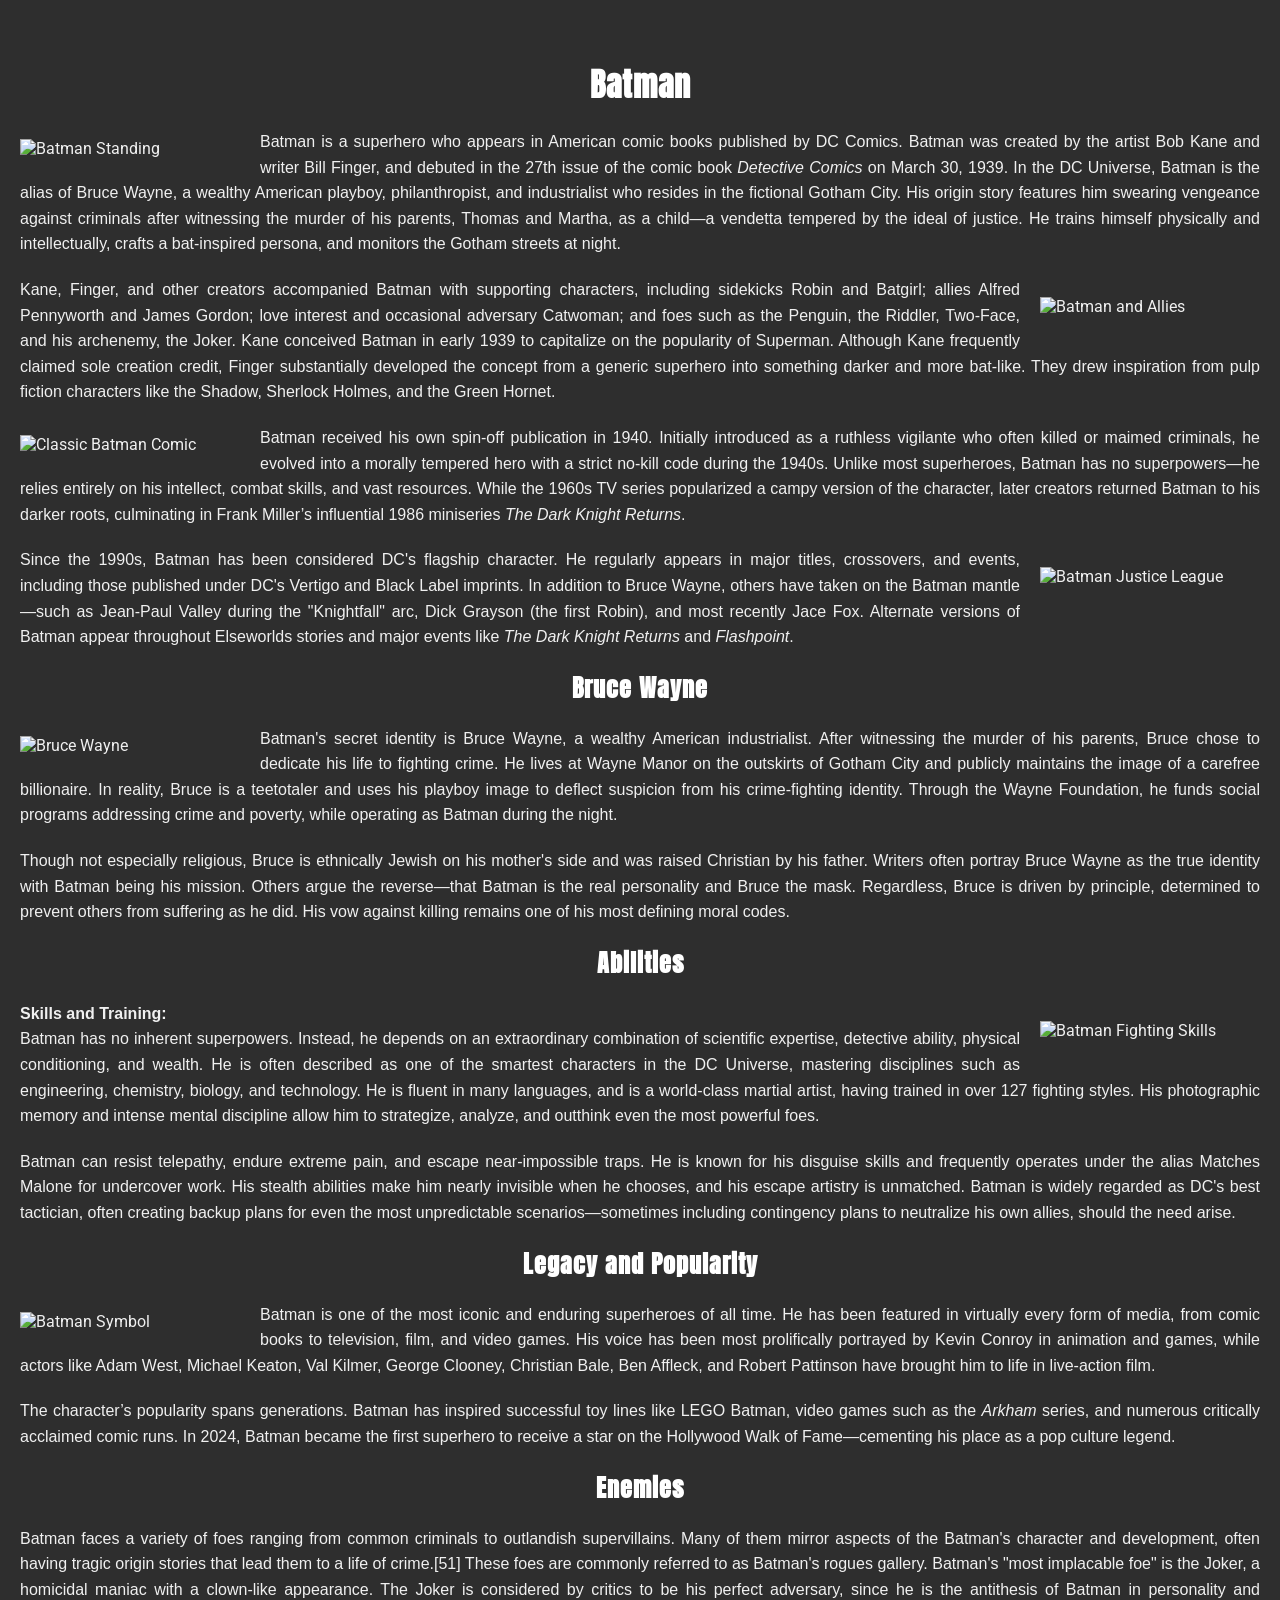
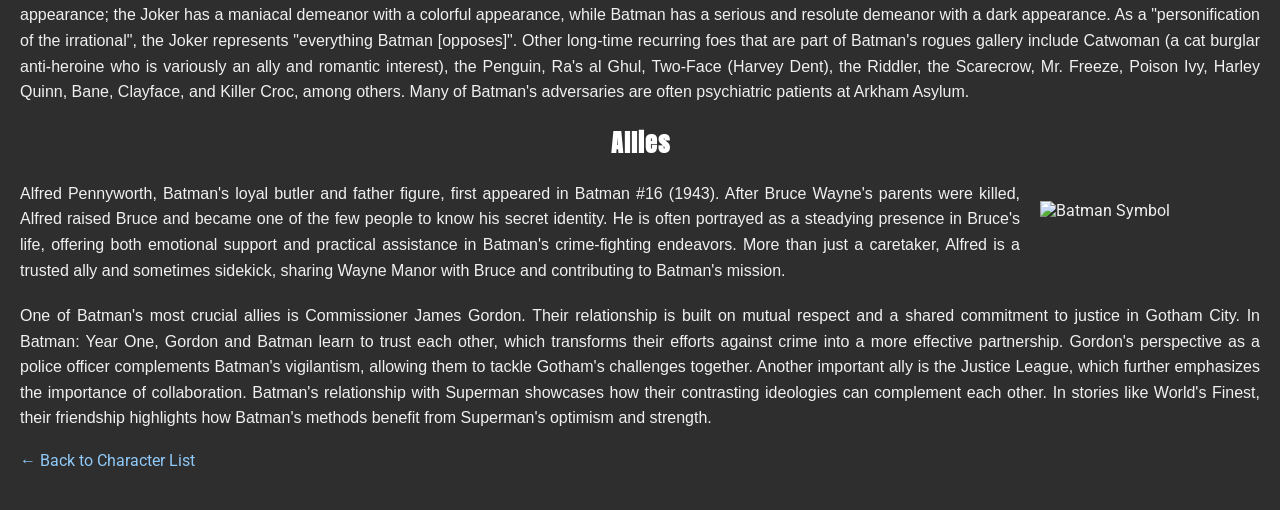
==== characters/batman.html @ 120563dd "v3" ====
<!DOCTYPE html>
<html lang="en">
<head>
  <meta charset="UTF-8" />
  <title>Batman</title>
  <link rel="stylesheet" href="../styles.css">
</head>
<body class="batman-page">
  <h1>Batman</h1>

  <img src="https://imgur.com/KpUUBcT.jpeg" alt="Batman Standing" class="image-left" loading="lazy" />
  <p>Batman is a superhero who appears in American comic books published by DC Comics. Batman was created by the artist Bob Kane and writer Bill Finger, and debuted in the 27th issue of the comic book <em>Detective Comics</em> on March 30, 1939. In the DC Universe, Batman is the alias of Bruce Wayne, a wealthy American playboy, philanthropist, and industrialist who resides in the fictional Gotham City. His origin story features him swearing vengeance against criminals after witnessing the murder of his parents, Thomas and Martha, as a child—a vendetta tempered by the ideal of justice. He trains himself physically and intellectually, crafts a bat-inspired persona, and monitors the Gotham streets at night.</p>

  <img src="https://imgur.com/pdkRF4g.jpeg" alt="Batman and Allies" class="image-right" loading="lazy" />
  <p>Kane, Finger, and other creators accompanied Batman with supporting characters, including sidekicks Robin and Batgirl; allies Alfred Pennyworth and James Gordon; love interest and occasional adversary Catwoman; and foes such as the Penguin, the Riddler, Two-Face, and his archenemy, the Joker. Kane conceived Batman in early 1939 to capitalize on the popularity of Superman. Although Kane frequently claimed sole creation credit, Finger substantially developed the concept from a generic superhero into something darker and more bat-like. They drew inspiration from pulp fiction characters like the Shadow, Sherlock Holmes, and the Green Hornet.</p>

  <img src="https://imgur.com/PgZnaGf.jpeg" alt="Classic Batman Comic" class="image-left" loading="lazy" />
  <p>Batman received his own spin-off publication in 1940. Initially introduced as a ruthless vigilante who often killed or maimed criminals, he evolved into a morally tempered hero with a strict no-kill code during the 1940s. Unlike most superheroes, Batman has no superpowers—he relies entirely on his intellect, combat skills, and vast resources. While the 1960s TV series popularized a campy version of the character, later creators returned Batman to his darker roots, culminating in Frank Miller’s influential 1986 miniseries <em>The Dark Knight Returns</em>.</p>

  <img src="https://imgur.com/GZQouut.jpeg" alt="Batman Justice League" class="image-right" loading="lazy" />
  <p>Since the 1990s, Batman has been considered DC's flagship character. He regularly appears in major titles, crossovers, and events, including those published under DC's Vertigo and Black Label imprints. In addition to Bruce Wayne, others have taken on the Batman mantle—such as Jean-Paul Valley during the "Knightfall" arc, Dick Grayson (the first Robin), and most recently Jace Fox. Alternate versions of Batman appear throughout Elseworlds stories and major events like <em>The Dark Knight Returns</em> and <em>Flashpoint</em>.</p>

  <h2>Bruce Wayne</h2>
  <img src="https://imgur.com/RtaqaLN.jpeg" alt="Bruce Wayne" class="image-left" loading="lazy" />
  <p>Batman's secret identity is Bruce Wayne, a wealthy American industrialist. After witnessing the murder of his parents, Bruce chose to dedicate his life to fighting crime. He lives at Wayne Manor on the outskirts of Gotham City and publicly maintains the image of a carefree billionaire. In reality, Bruce is a teetotaler and uses his playboy image to deflect suspicion from his crime-fighting identity. Through the Wayne Foundation, he funds social programs addressing crime and poverty, while operating as Batman during the night.</p>

  <p>Though not especially religious, Bruce is ethnically Jewish on his mother's side and was raised Christian by his father. Writers often portray Bruce Wayne as the true identity with Batman being his mission. Others argue the reverse—that Batman is the real personality and Bruce the mask. Regardless, Bruce is driven by principle, determined to prevent others from suffering as he did. His vow against killing remains one of his most defining moral codes.</p>

  <h2>Abilities</h2>
  <img src="https://imgur.com/66q1PK5.jpeg" alt="Batman Fighting Skills" class="image-right" loading="lazy" />
  <p><strong>Skills and Training:</strong><br>Batman has no inherent superpowers. Instead, he depends on an extraordinary combination of scientific expertise, detective ability, physical conditioning, and wealth. He is often described as one of the smartest characters in the DC Universe, mastering disciplines such as engineering, chemistry, biology, and technology. He is fluent in many languages, and is a world-class martial artist, having trained in over 127 fighting styles. His photographic memory and intense mental discipline allow him to strategize, analyze, and outthink even the most powerful foes.</p>

  <p>Batman can resist telepathy, endure extreme pain, and escape near-impossible traps. He is known for his disguise skills and frequently operates under the alias Matches Malone for undercover work. His stealth abilities make him nearly invisible when he chooses, and his escape artistry is unmatched. Batman is widely regarded as DC's best tactician, often creating backup plans for even the most unpredictable scenarios—sometimes including contingency plans to neutralize his own allies, should the need arise.</p>

  <h2>Legacy and Popularity</h2>
  <img src="https://imgur.com/cBA3JAG.jpeg" alt="Batman Symbol" class="image-left" loading="lazy" />
  <p>Batman is one of the most iconic and enduring superheroes of all time. He has been featured in virtually every form of media, from comic books to television, film, and video games. His voice has been most prolifically portrayed by Kevin Conroy in animation and games, while actors like Adam West, Michael Keaton, Val Kilmer, George Clooney, Christian Bale, Ben Affleck, and Robert Pattinson have brought him to life in live-action film.</p>

  <p>The character’s popularity spans generations. Batman has inspired successful toy lines like LEGO Batman, video games such as the <em>Arkham</em> series, and numerous critically acclaimed comic runs. In 2024, Batman became the first superhero to receive a star on the Hollywood Walk of Fame—cementing his place as a pop culture legend.</p>
  
  <h2> Enemies</h2>
  <p>  Batman faces a variety of foes ranging from common criminals to outlandish supervillains. Many of them mirror aspects of the Batman's character and development, often having tragic origin stories that lead them to a life of crime.[51] These foes are commonly referred to as Batman's rogues gallery. Batman's "most implacable foe" is the Joker, a homicidal maniac with a clown-like appearance. The Joker is considered by critics to be his perfect adversary, since he is the antithesis of Batman in personality and appearance; the Joker has a maniacal demeanor with a colorful appearance, while Batman has a serious and resolute demeanor with a dark appearance. As a "personification of the irrational", the Joker represents "everything Batman [opposes]". Other long-time recurring foes that are part of Batman's rogues gallery include Catwoman (a cat burglar anti-heroine who is variously an ally and romantic interest), the Penguin, Ra's al Ghul, Two-Face (Harvey Dent), the Riddler, the Scarecrow, Mr. Freeze, Poison Ivy, Harley Quinn, Bane, Clayface, and Killer Croc, among others. Many of Batman's adversaries are often psychiatric patients at Arkham Asylum.</p>

  <h2> Allies </h2>
  <img src="https://imgur.com/xdsfQ9M.jpeg" alt="Batman Symbol" class="image-right" loading="lazy" />
  <p>Alfred Pennyworth, Batman's loyal butler and father figure, first appeared in Batman #16 (1943). After Bruce Wayne's parents were killed, Alfred raised Bruce and became one of the few people to know his secret identity. He is often portrayed as a steadying presence in Bruce's life, offering both emotional support and practical assistance in Batman's crime-fighting endeavors. More than just a caretaker, Alfred is a trusted ally and sometimes sidekick, sharing Wayne Manor with Bruce and contributing to Batman's mission.</p>
  <p>One of Batman's most crucial allies is Commissioner James Gordon. Their relationship is built on mutual respect and a shared commitment to justice in Gotham City. In Batman: Year One, Gordon and Batman learn to trust each other, which transforms their efforts against crime into a more effective partnership. Gordon's perspective as a police officer complements Batman's vigilantism, allowing them to tackle Gotham's challenges together. Another important ally is the Justice League, which further emphasizes the importance of collaboration. Batman's relationship with Superman showcases how their contrasting ideologies can complement each other. In stories like World's Finest, their friendship highlights how Batman's methods benefit from Superman's optimism and strength.</p>
  

  
  <a href="../index.html">← Back to Character List</a>
</body>
</html>
---- styles.css ----
/* styles.css */

@import url('https://fonts.googleapis.com/css2?family=Anton&family=Roboto&family=Bangers&display=swap');

body {
  margin: 0;
  padding: 40px 20px;
  font-family: 'Roboto', sans-serif;
  background-color: #2e2e2e;
  color: #f0f0f0;
  text-align: justify;
}

h1, h2 {
  text-align: center;
  font-family: 'Anton', sans-serif;
  font-weight: bold;
  color: white;
  letter-spacing: 1px;
  margin: 20px 0;
}

p {
  font-family: Arial, sans-serif;
  line-height: 1.6;
  margin-bottom: 20px;
  font-size: 16px;
  color: #f0f0f0;
}

a {
  color: #90caf9;
  text-decoration: none;
}

a:hover {
  text-decoration: underline;
}

/* Character List Page Styles */
.character-list {
  display: flex;
  flex-direction: column;
  gap: 30px;
  align-items: center;
  justify-content: center;
  margin-top: 40px;
}

.character-link {
  font-size: 2em;
  font-weight: bold;
  padding: 10px 25px;
  border-radius: 10px;
  transition: all 0.3s ease;
  width: fit-content;
}

/* Batman Colors */
.batman {
  color: black;
  background-color: #fdd835;
}

.batman:hover {
  background-color: #ffc107;
}

/* Sasuke Colors */
.sasuke {
  color: #6a1b9a;
  background-color: #bdbdbd;
}

.sasuke:hover {
  background-color: #ce93d8;
}

/* Image Float Utility Classes */
.image-left {
  float: left;
  margin: 10px 20px 20px 0;
  width: 220px !important;
  height: auto !important;
  clear: both;
}

.image-right {
  float: right;
  margin: 20px 0 20px 20px;
  width: 220px !important;
  height: auto !important;
  clear: both;
}

.image-bottom-left {
  float: left;
  margin: 20px 20px 0 0;
  width: 220px !important;
  clear: both;
  height: auto !important;
}

/* === Sasuke Page Overrides === */
body.sasuke-page {
    background-color: #f3e5f5 !important;
    font-family: 'Bangers', cursive !important;
    color: #222 !important;
  }
  
  body.sasuke-page p {
    font-family: Arial, sans-serif !important;
    color: #222 !important;
  }
  
  body.sasuke-page h1,
  body.sasuke-page h2 {
    color: #222 !important;
  }
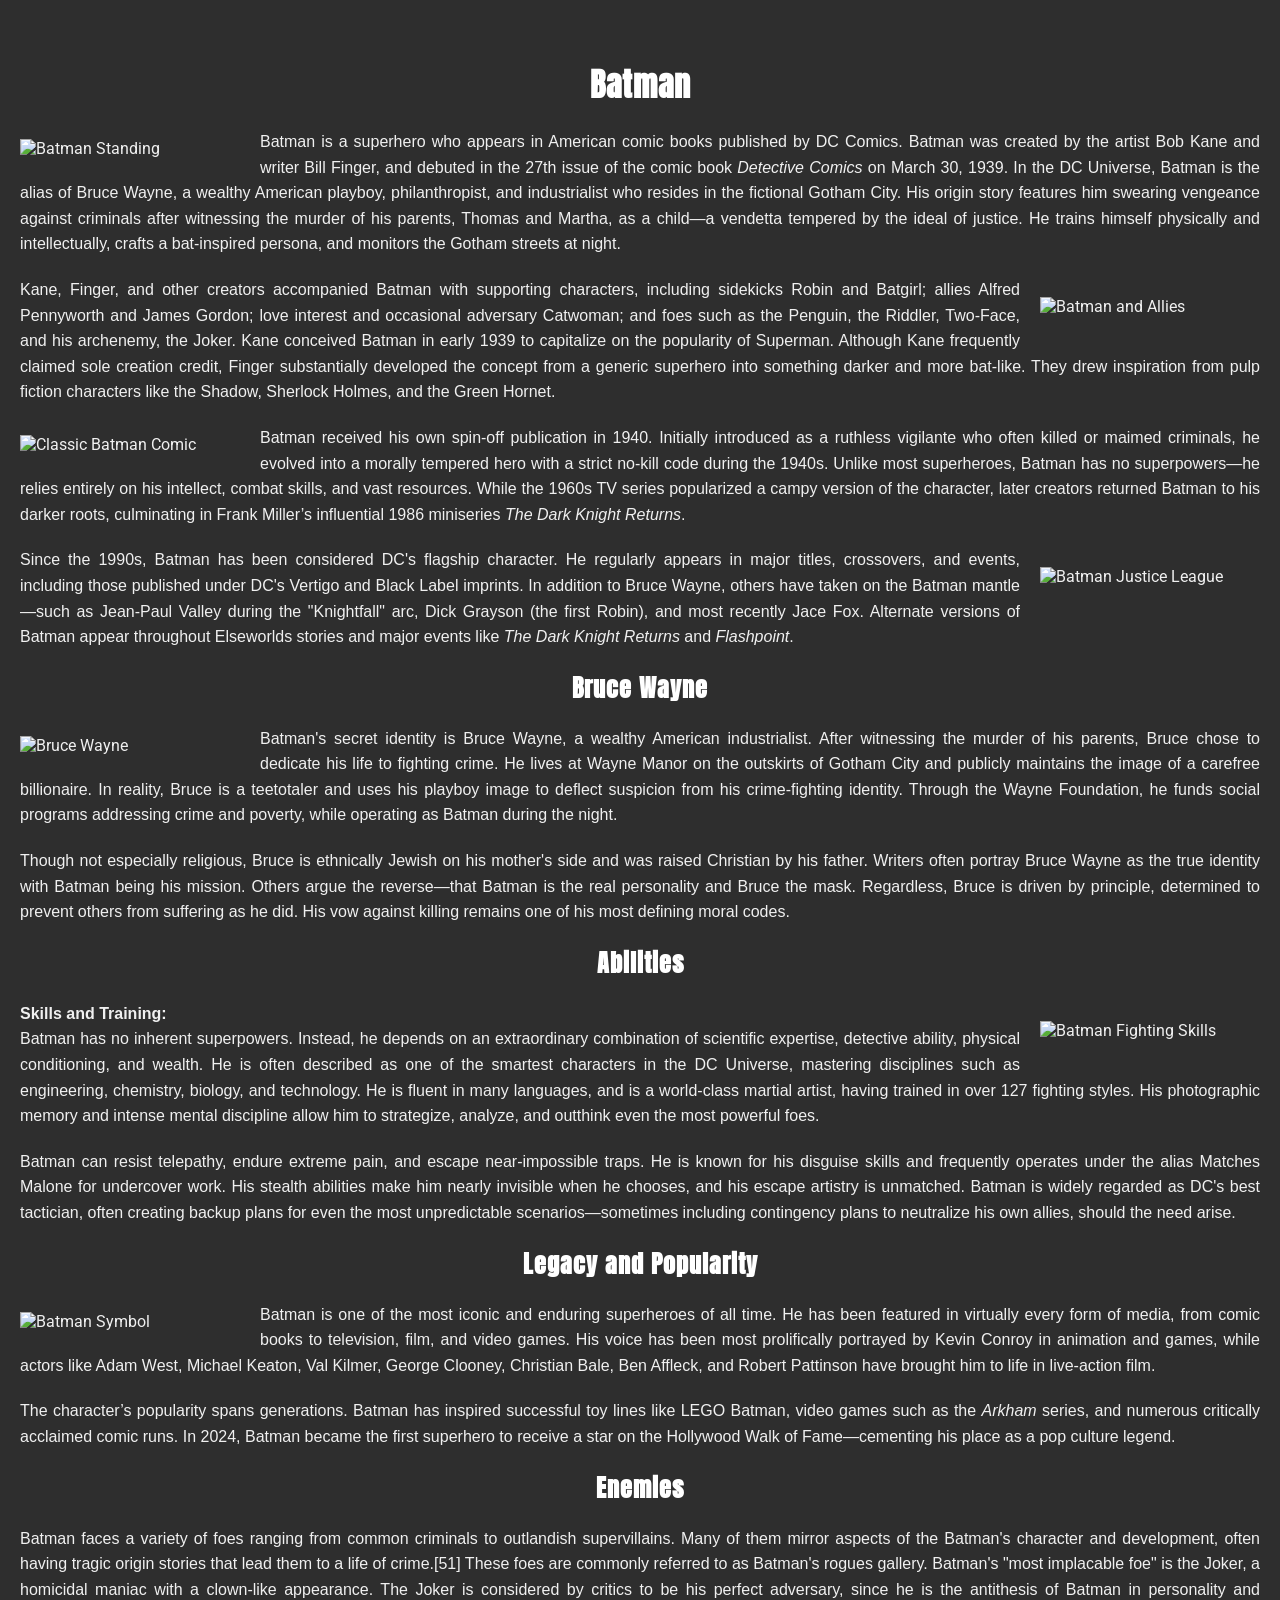
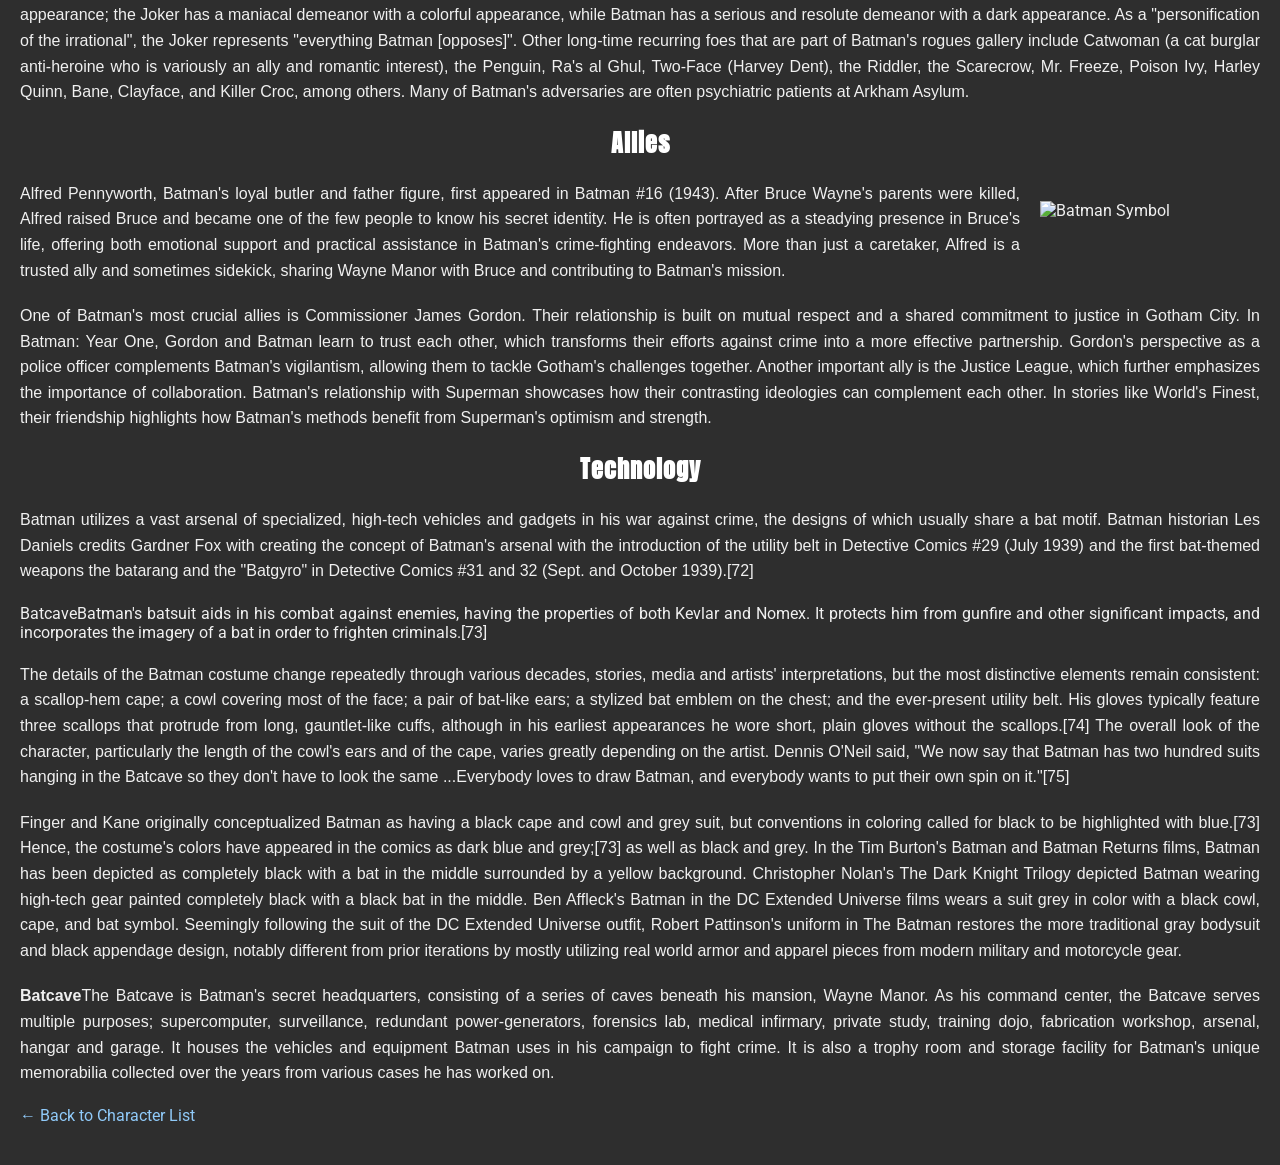
==== commit 075dd6bf: "v4" ====
--- a/characters/batman.html
+++ b/characters/batman.html
@@ -46,8 +46,15 @@
   <p>Alfred Pennyworth, Batman's loyal butler and father figure, first appeared in Batman #16 (1943). After Bruce Wayne's parents were killed, Alfred raised Bruce and became one of the few people to know his secret identity. He is often portrayed as a steadying presence in Bruce's life, offering both emotional support and practical assistance in Batman's crime-fighting endeavors. More than just a caretaker, Alfred is a trusted ally and sometimes sidekick, sharing Wayne Manor with Bruce and contributing to Batman's mission.</p>
   <p>One of Batman's most crucial allies is Commissioner James Gordon. Their relationship is built on mutual respect and a shared commitment to justice in Gotham City. In Batman: Year One, Gordon and Batman learn to trust each other, which transforms their efforts against crime into a more effective partnership. Gordon's perspective as a police officer complements Batman's vigilantism, allowing them to tackle Gotham's challenges together. Another important ally is the Justice League, which further emphasizes the importance of collaboration. Batman's relationship with Superman showcases how their contrasting ideologies can complement each other. In stories like World's Finest, their friendship highlights how Batman's methods benefit from Superman's optimism and strength.</p>
   
+  <h2>Technology</h2>
+  <p>Batman utilizes a vast arsenal of specialized, high-tech vehicles and gadgets in his war against crime, the designs of which usually share a bat motif. Batman historian Les Daniels credits Gardner Fox with creating the concept of Batman's arsenal with the introduction of the utility belt in Detective Comics #29 (July 1939) and the first bat-themed weapons the batarang and the "Batgyro" in Detective Comics #31 and 32 (Sept. and October 1939).[72]</p>
+  BatcaveBatman's batsuit aids in his combat against enemies, having the properties of both Kevlar and Nomex. It protects him from gunfire and other significant impacts, and incorporates the imagery of a bat in order to frighten criminals.[73]</p>
+  
+  <p>The details of the Batman costume change repeatedly through various decades, stories, media and artists' interpretations, but the most distinctive elements remain consistent: a scallop-hem cape; a cowl covering most of the face; a pair of bat-like ears; a stylized bat emblem on the chest; and the ever-present utility belt. His gloves typically feature three scallops that protrude from long, gauntlet-like cuffs, although in his earliest appearances he wore short, plain gloves without the scallops.[74] The overall look of the character, particularly the length of the cowl's ears and of the cape, varies greatly depending on the artist. Dennis O'Neil said, "We now say that Batman has two hundred suits hanging in the Batcave so they don't have to look the same ...Everybody loves to draw Batman, and everybody wants to put their own spin on it."[75]</p>
 
-  
+  <p>Finger and Kane originally conceptualized Batman as having a black cape and cowl and grey suit, but conventions in coloring called for black to be highlighted with blue.[73] Hence, the costume's colors have appeared in the comics as dark blue and grey;[73] as well as black and grey. In the Tim Burton's Batman and Batman Returns films, Batman has been depicted as completely black with a bat in the middle surrounded by a yellow background. Christopher Nolan's The Dark Knight Trilogy depicted Batman wearing high-tech gear painted completely black with a black bat in the middle. Ben Affleck's Batman in the DC Extended Universe films wears a suit grey in color with a black cowl, cape, and bat symbol. Seemingly following the suit of the DC Extended Universe outfit, Robert Pattinson's uniform in The Batman restores the more traditional gray bodysuit and black appendage design, notably different from prior iterations by mostly utilizing real world armor and apparel pieces from modern military and motorcycle gear.</p>
+  <p><strong>Batcave</strong>The Batcave is Batman's secret headquarters, consisting of a series of caves beneath his mansion, Wayne Manor. As his command center, the Batcave serves multiple purposes; supercomputer, surveillance, redundant power-generators, forensics lab, medical infirmary, private study, training dojo, fabrication workshop, arsenal, hangar and garage. It houses the vehicles and equipment Batman uses in his campaign to fight crime. It is also a trophy room and storage facility for Batman's unique memorabilia collected over the years from various cases he has worked on.</p>
+
   <a href="../index.html">← Back to Character List</a>
 </body>
 </html>
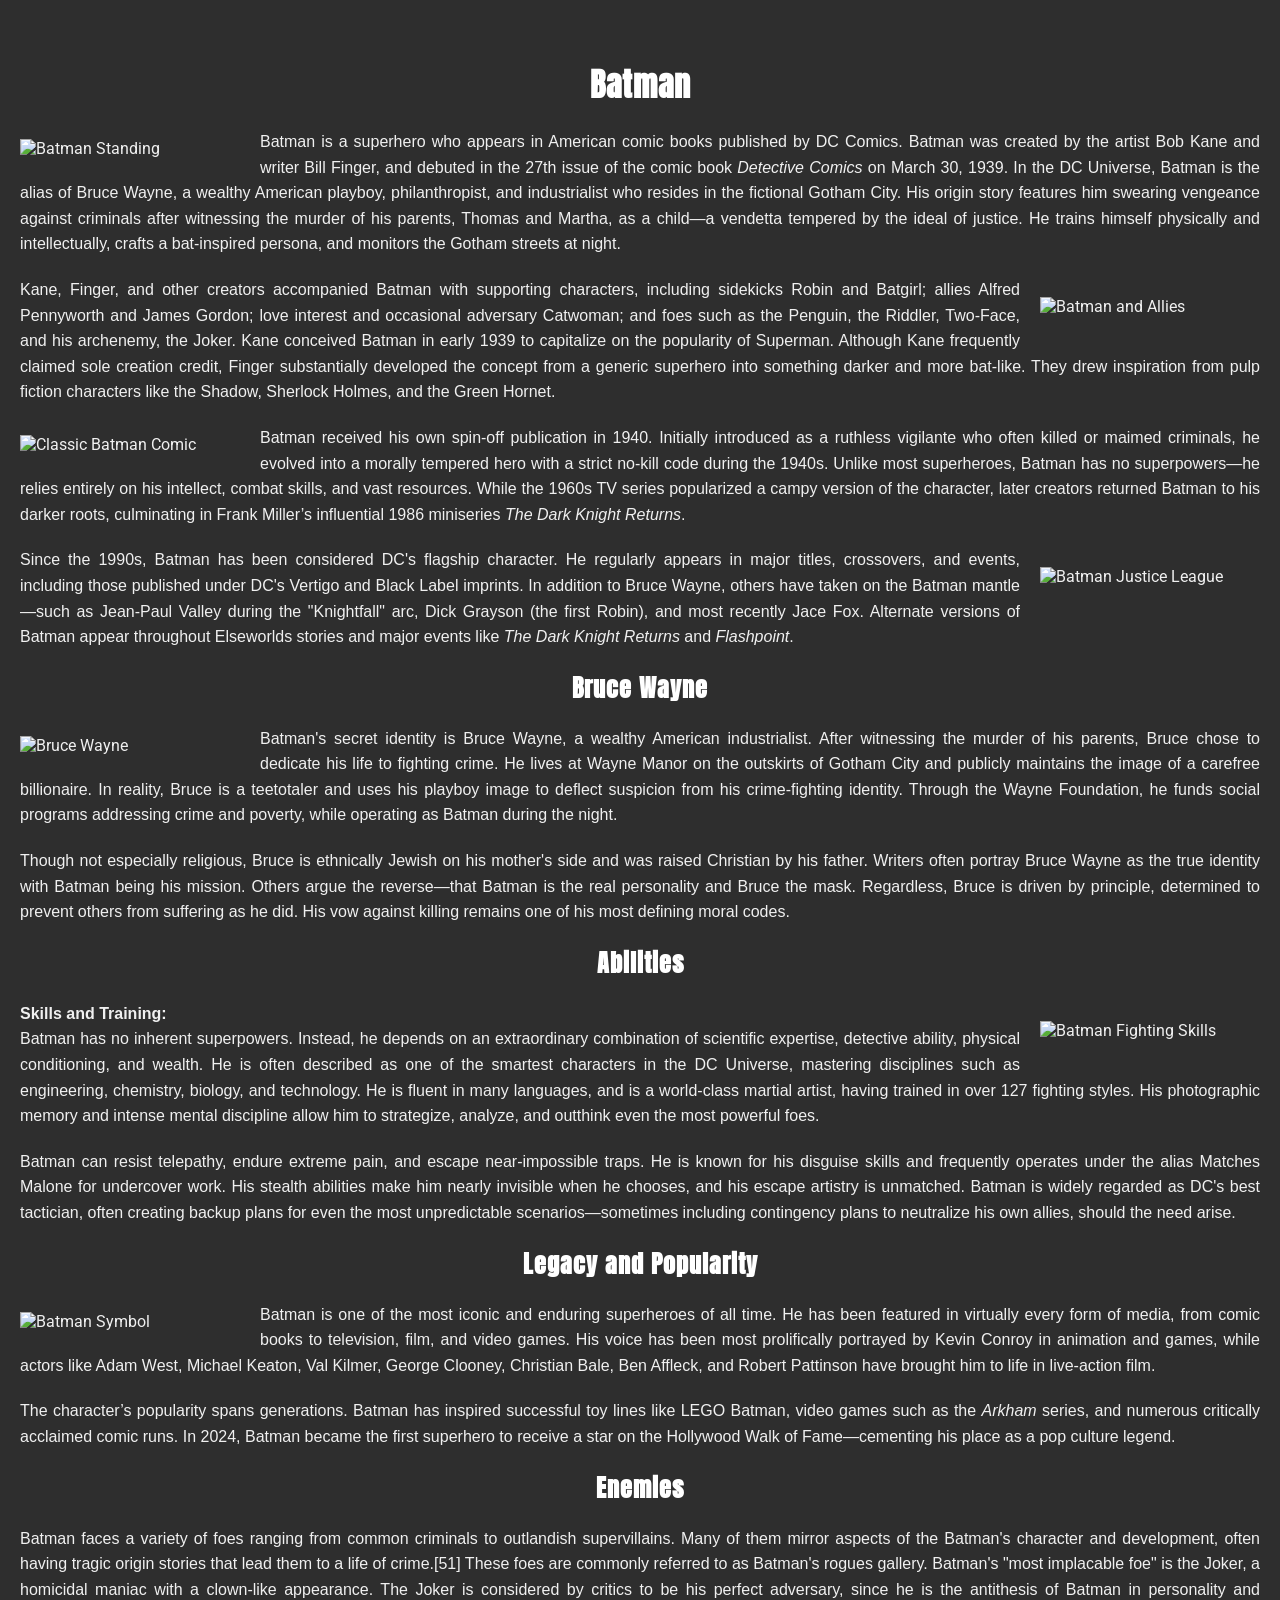
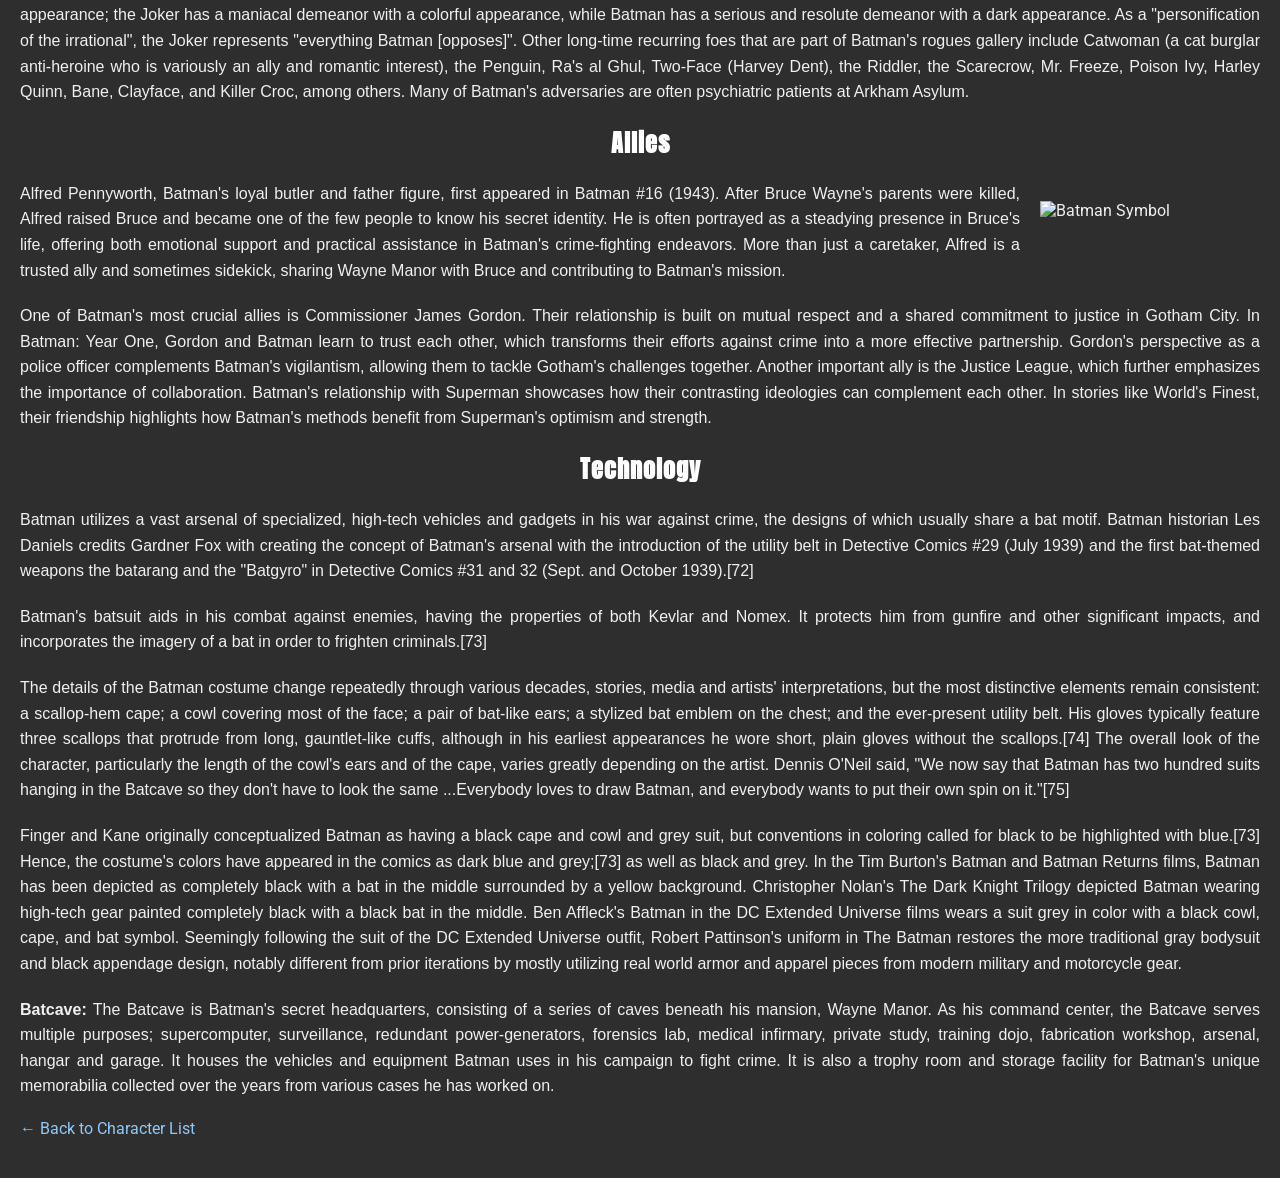
==== commit b8c5f11a: "v5" ====
--- a/characters/batman.html
+++ b/characters/batman.html
@@ -48,12 +48,12 @@
   
   <h2>Technology</h2>
   <p>Batman utilizes a vast arsenal of specialized, high-tech vehicles and gadgets in his war against crime, the designs of which usually share a bat motif. Batman historian Les Daniels credits Gardner Fox with creating the concept of Batman's arsenal with the introduction of the utility belt in Detective Comics #29 (July 1939) and the first bat-themed weapons the batarang and the "Batgyro" in Detective Comics #31 and 32 (Sept. and October 1939).[72]</p>
-  BatcaveBatman's batsuit aids in his combat against enemies, having the properties of both Kevlar and Nomex. It protects him from gunfire and other significant impacts, and incorporates the imagery of a bat in order to frighten criminals.[73]</p>
+  <p>Batman's batsuit aids in his combat against enemies, having the properties of both Kevlar and Nomex. It protects him from gunfire and other significant impacts, and incorporates the imagery of a bat in order to frighten criminals.[73]</p>
   
   <p>The details of the Batman costume change repeatedly through various decades, stories, media and artists' interpretations, but the most distinctive elements remain consistent: a scallop-hem cape; a cowl covering most of the face; a pair of bat-like ears; a stylized bat emblem on the chest; and the ever-present utility belt. His gloves typically feature three scallops that protrude from long, gauntlet-like cuffs, although in his earliest appearances he wore short, plain gloves without the scallops.[74] The overall look of the character, particularly the length of the cowl's ears and of the cape, varies greatly depending on the artist. Dennis O'Neil said, "We now say that Batman has two hundred suits hanging in the Batcave so they don't have to look the same ...Everybody loves to draw Batman, and everybody wants to put their own spin on it."[75]</p>
 
   <p>Finger and Kane originally conceptualized Batman as having a black cape and cowl and grey suit, but conventions in coloring called for black to be highlighted with blue.[73] Hence, the costume's colors have appeared in the comics as dark blue and grey;[73] as well as black and grey. In the Tim Burton's Batman and Batman Returns films, Batman has been depicted as completely black with a bat in the middle surrounded by a yellow background. Christopher Nolan's The Dark Knight Trilogy depicted Batman wearing high-tech gear painted completely black with a black bat in the middle. Ben Affleck's Batman in the DC Extended Universe films wears a suit grey in color with a black cowl, cape, and bat symbol. Seemingly following the suit of the DC Extended Universe outfit, Robert Pattinson's uniform in The Batman restores the more traditional gray bodysuit and black appendage design, notably different from prior iterations by mostly utilizing real world armor and apparel pieces from modern military and motorcycle gear.</p>
-  <p><strong>Batcave</strong>The Batcave is Batman's secret headquarters, consisting of a series of caves beneath his mansion, Wayne Manor. As his command center, the Batcave serves multiple purposes; supercomputer, surveillance, redundant power-generators, forensics lab, medical infirmary, private study, training dojo, fabrication workshop, arsenal, hangar and garage. It houses the vehicles and equipment Batman uses in his campaign to fight crime. It is also a trophy room and storage facility for Batman's unique memorabilia collected over the years from various cases he has worked on.</p>
+  <p><strong>Batcave:</strong> The Batcave is Batman's secret headquarters, consisting of a series of caves beneath his mansion, Wayne Manor. As his command center, the Batcave serves multiple purposes; supercomputer, surveillance, redundant power-generators, forensics lab, medical infirmary, private study, training dojo, fabrication workshop, arsenal, hangar and garage. It houses the vehicles and equipment Batman uses in his campaign to fight crime. It is also a trophy room and storage facility for Batman's unique memorabilia collected over the years from various cases he has worked on.</p>
 
   <a href="../index.html">← Back to Character List</a>
 </body>
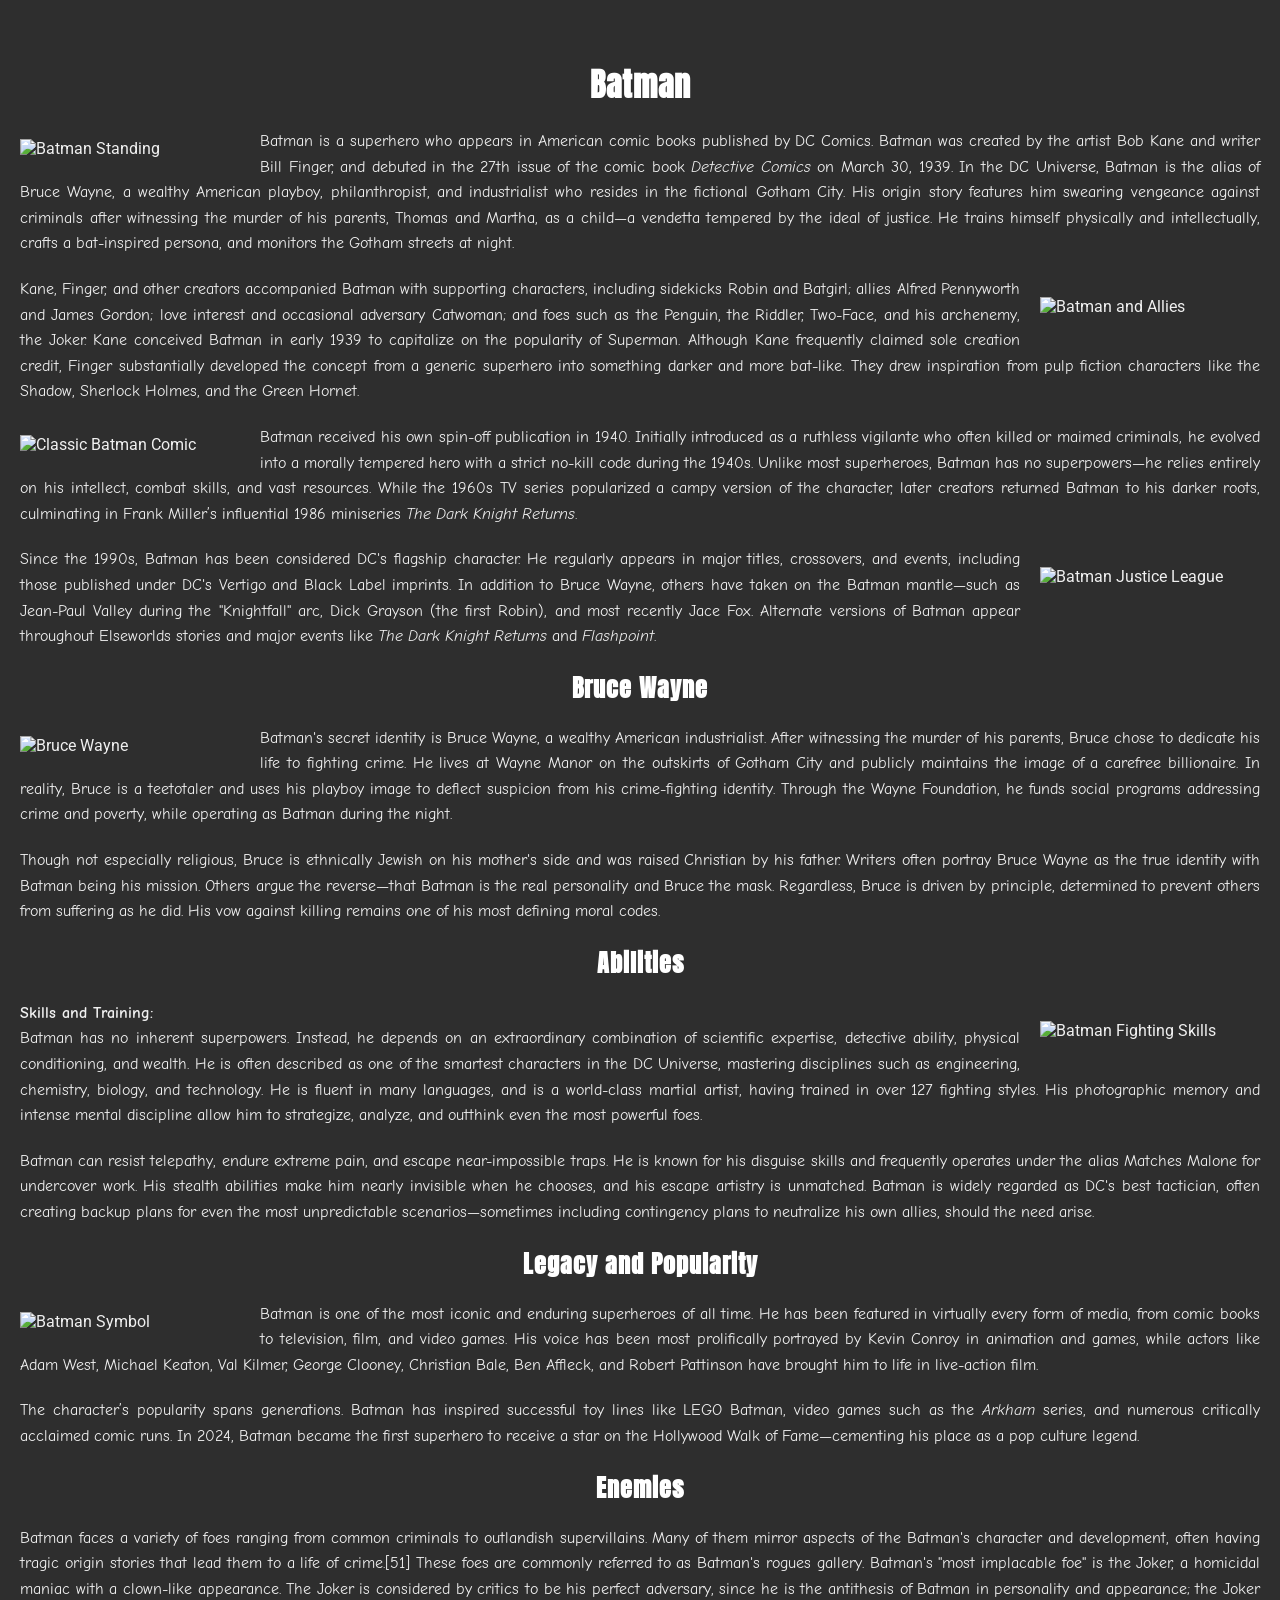
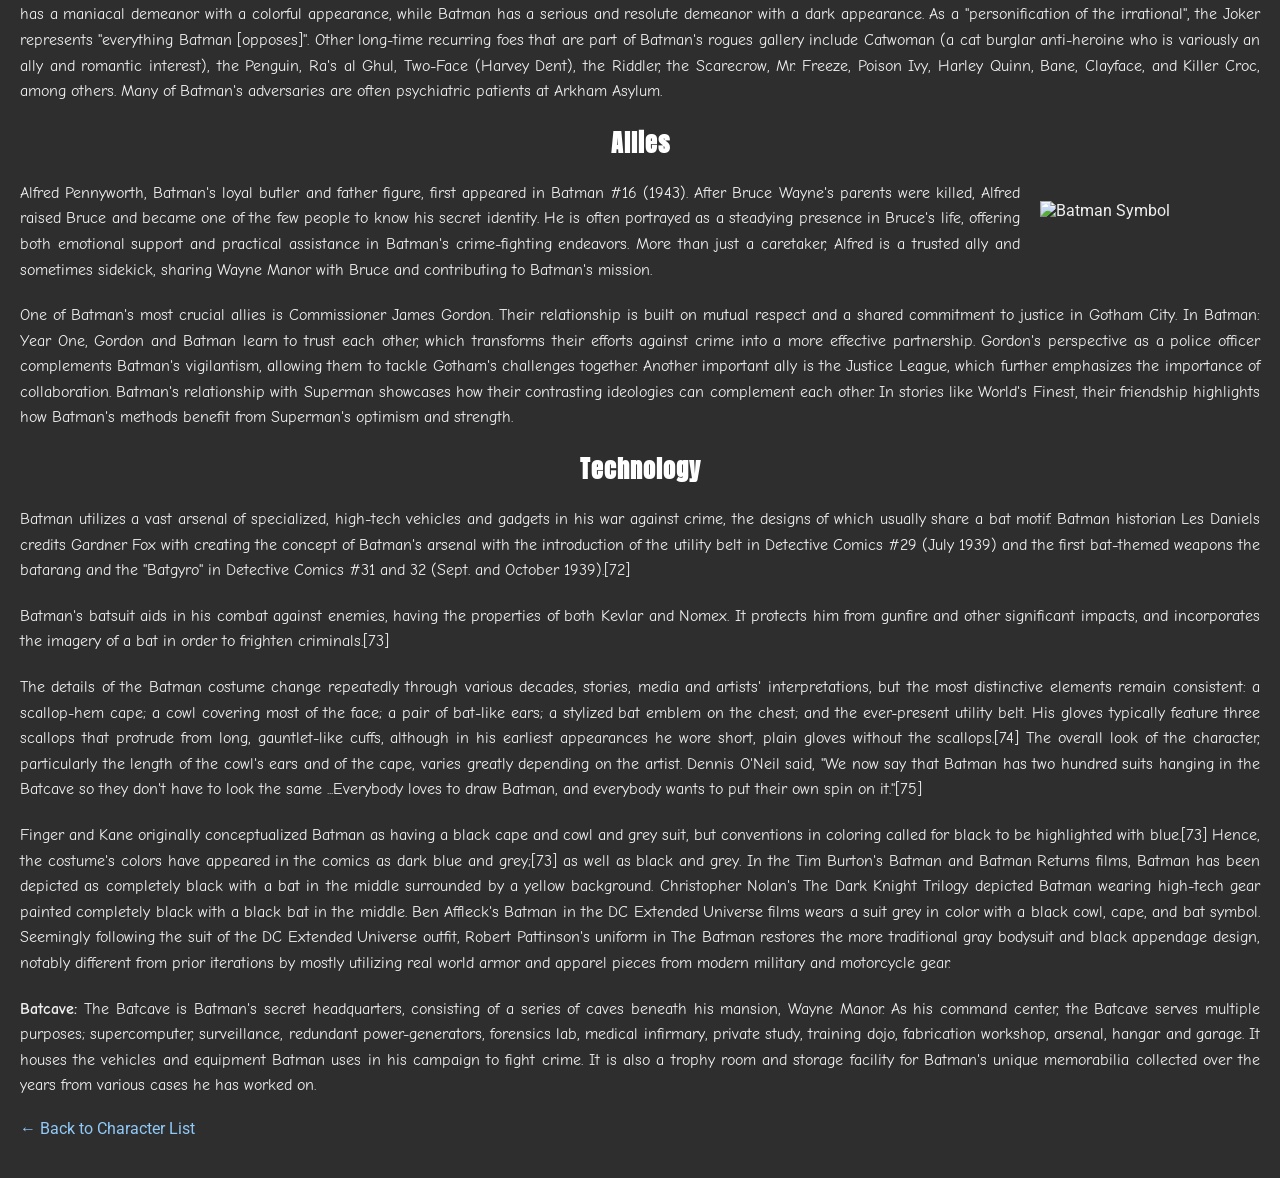
==== commit 30850c45: "v6" ====
--- a/characters/batman.html
+++ b/characters/batman.html
@@ -1,10 +1,16 @@
 <!DOCTYPE html>
 <html lang="en">
-<head>
-  <meta charset="UTF-8" />
-  <title>Batman</title>
-  <link rel="stylesheet" href="../styles.css">
-</head>
+    <head>
+        <meta charset="UTF-8" />
+        <title>Batman</title>
+        <link rel="stylesheet" href="../styles.css">
+        <link href="https://fonts.googleapis.com/css2?family=Comic+Neue&display=swap" rel="stylesheet">
+        <style>
+          body.batman-page p {
+            font-family: 'Comic Neue', cursive;
+          }
+        </style>
+      </head>
 <body class="batman-page">
   <h1>Batman</h1>
 
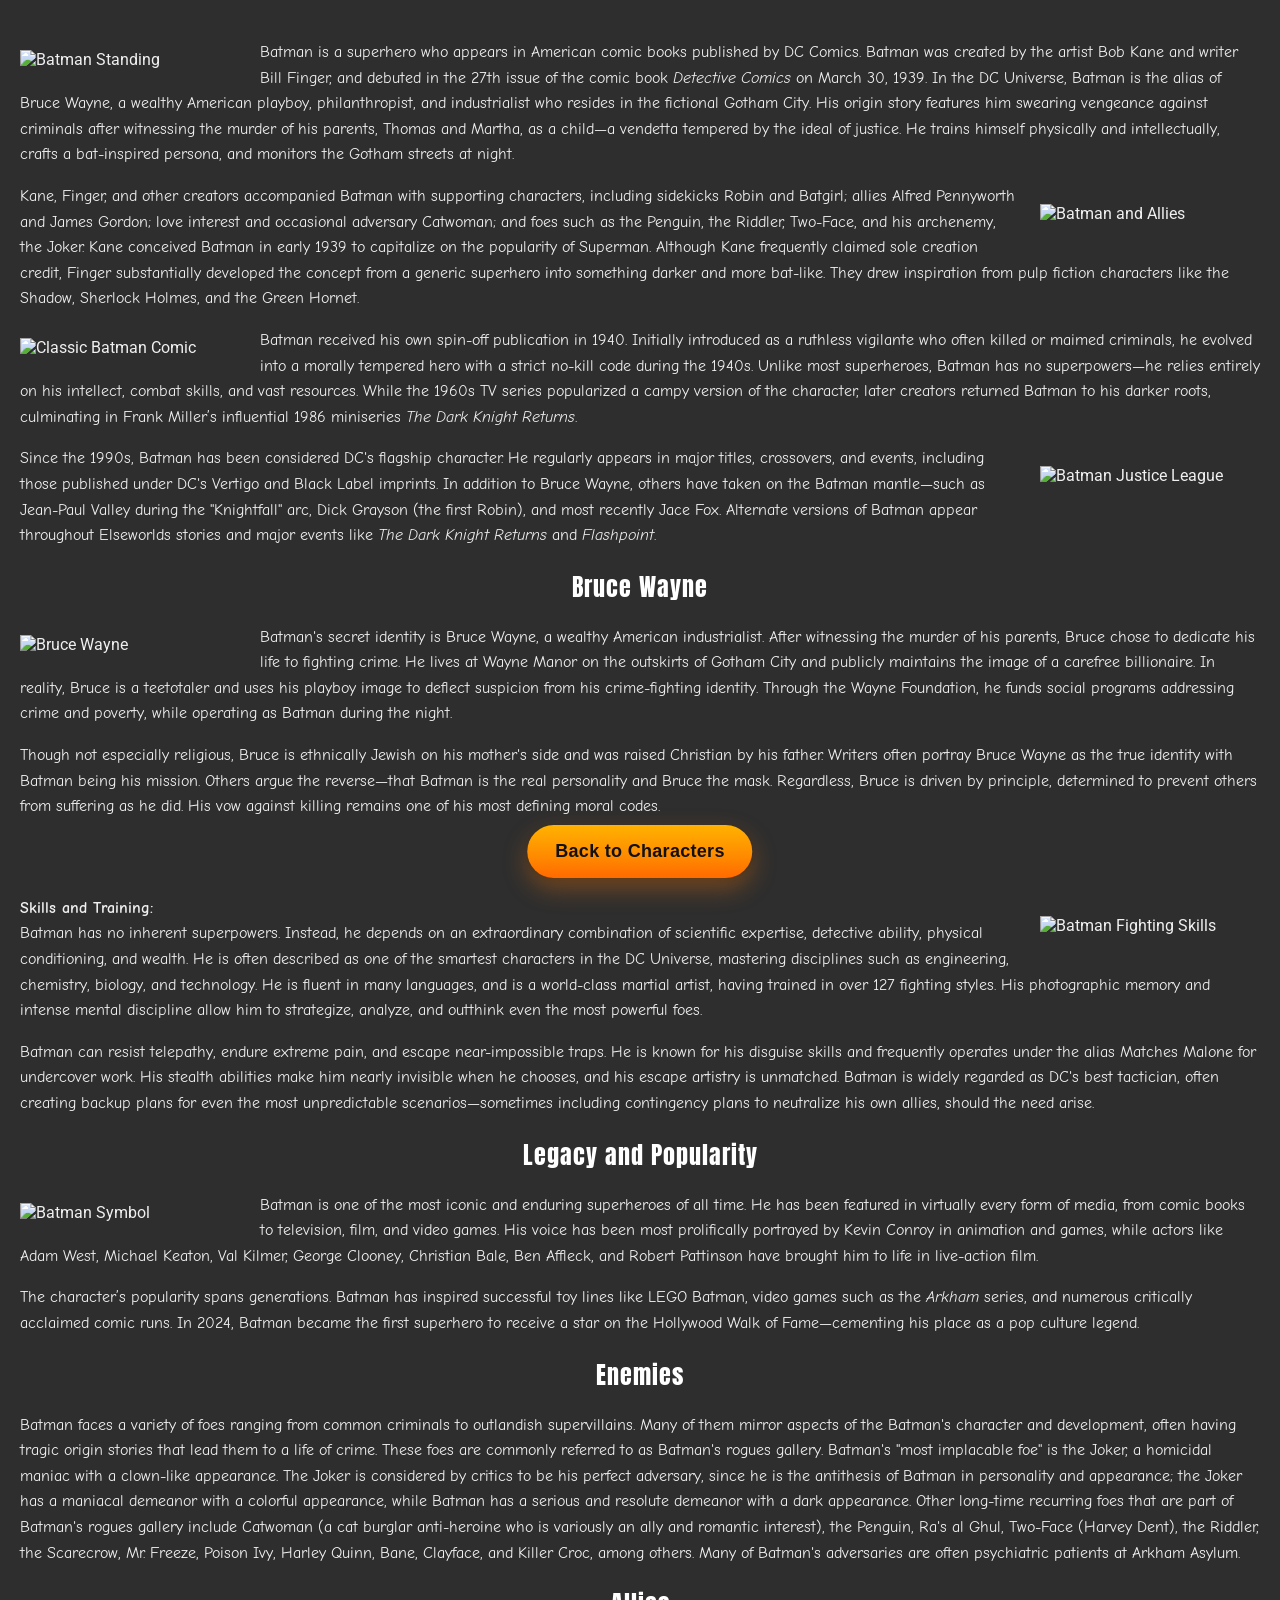
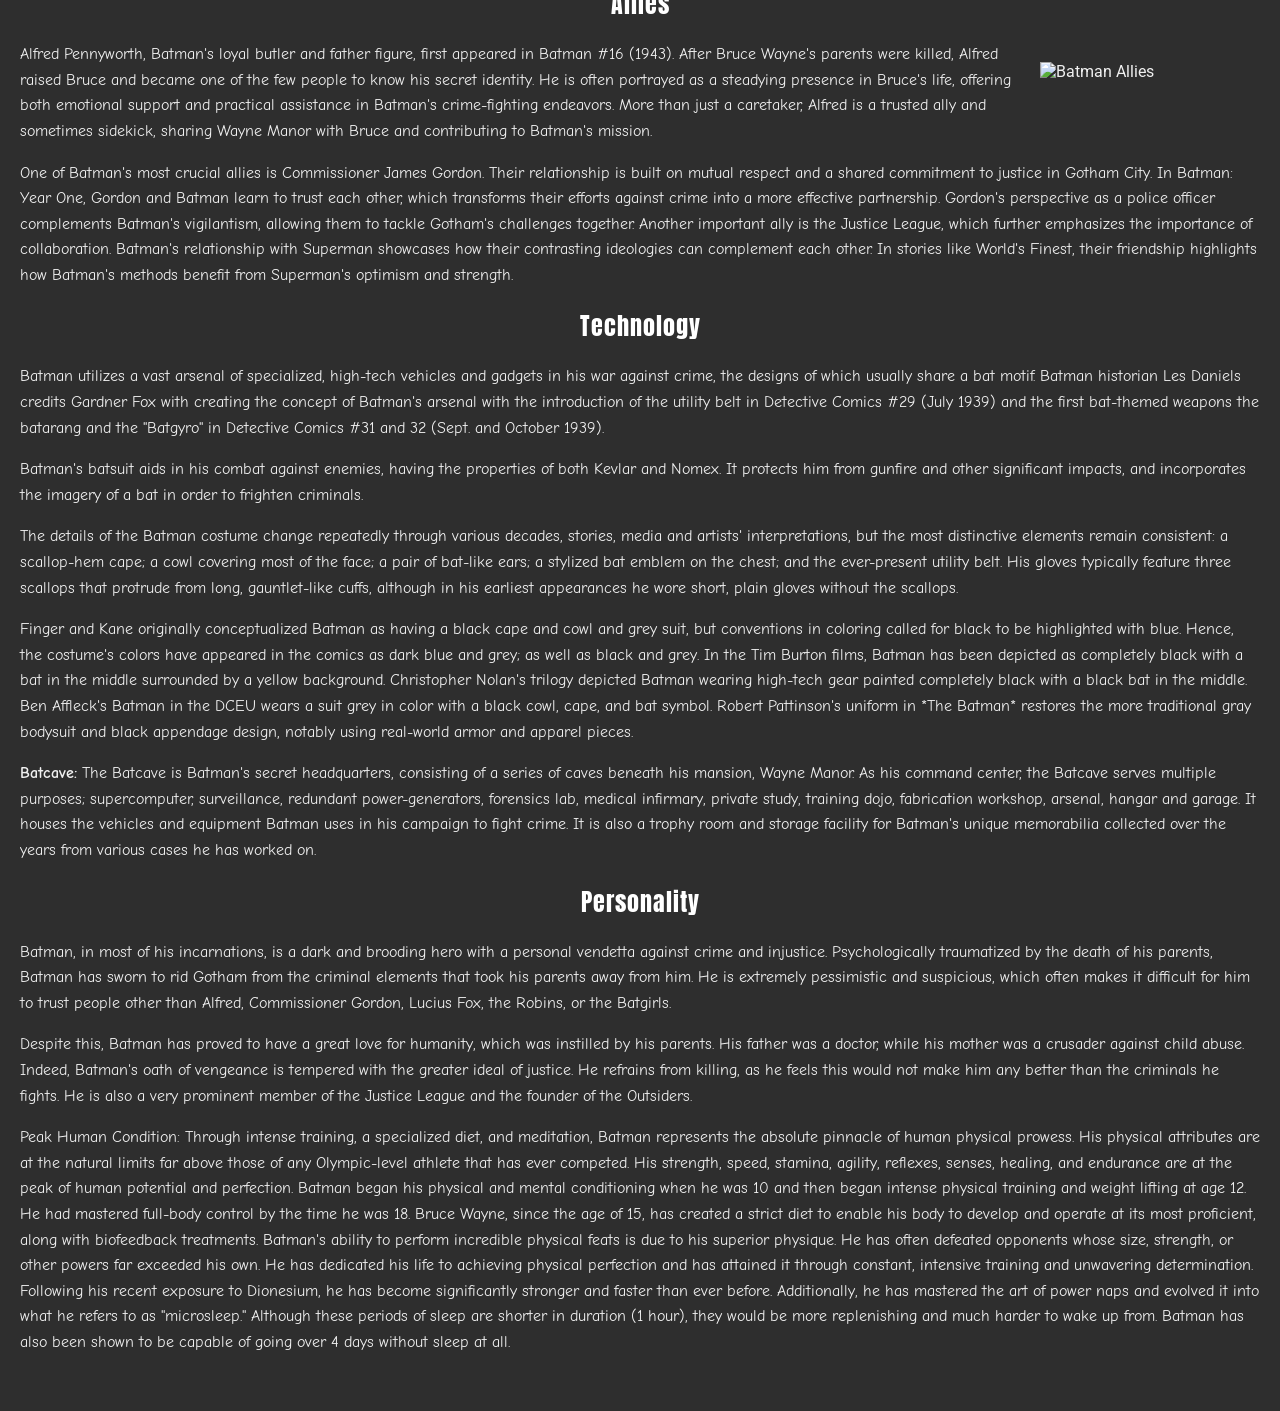
==== commit 3b87878e: "WIP 8-12" ====
--- a/characters/batman.html
+++ b/characters/batman.html
@@ -1,66 +1,150 @@
+<!-- characters/batman.html -->
 <!DOCTYPE html>
 <html lang="en">
-    <head>
-        <meta charset="UTF-8" />
-        <title>Batman</title>
-        <link rel="stylesheet" href="../styles.css">
-        <link href="https://fonts.googleapis.com/css2?family=Comic+Neue&display=swap" rel="stylesheet">
-        <style>
-          body.batman-page p {
-            font-family: 'Comic Neue', cursive;
-          }
-        </style>
-      </head>
+<head>
+  <meta charset="UTF-8" />
+  <meta name="viewport" content="width=device-width, initial-scale=1" />
+  <title>Batman</title>
+
+  <!-- Global styles -->
+  <link rel="stylesheet" href="../styles.css" />
+
+  <!-- Fonts (Anton + Roboto for shared CSS, Comic Neue for Batman paragraphs) -->
+  <link rel="preconnect" href="https://fonts.gstatic.com" crossorigin>
+  <link href="https://fonts.googleapis.com/css2?family=Anton&family=Roboto:wght@400;500&family=Comic+Neue&display=swap" rel="stylesheet">
+
+  <!-- Shut down server when this tab closes -->
+  <script>
+    function requestShutdown(){try{navigator.sendBeacon("/__shutdown__","bye");}catch(e){}}
+    window.addEventListener("pagehide", requestShutdown);
+    window.addEventListener("beforeunload", requestShutdown);
+  </script>
+
+  <!-- Page-specific paragraph font -->
+  <style>
+    body.batman-page p { font-family: 'Comic Neue', cursive; }
+  </style>
+</head>
 <body class="batman-page">
-  <h1>Batman</h1>
+  <main>
+    <img src="https://imgur.com/KpUUBcT.jpeg"
+         alt="Batman Standing"
+         class="image-left"
+         width="220"
+         loading="eager"
+         fetchpriority="high"
+         decoding="async" />
+    <p>Batman is a superhero who appears in American comic books published by DC Comics. Batman was created by the artist Bob Kane and writer Bill Finger, and debuted in the 27th issue of the comic book <em>Detective Comics</em> on March 30, 1939. In the DC Universe, Batman is the alias of Bruce Wayne, a wealthy American playboy, philanthropist, and industrialist who resides in the fictional Gotham City. His origin story features him swearing vengeance against criminals after witnessing the murder of his parents, Thomas and Martha, as a child—a vendetta tempered by the ideal of justice. He trains himself physically and intellectually, crafts a bat-inspired persona, and monitors the Gotham streets at night.</p>
 
-  <img src="https://imgur.com/KpUUBcT.jpeg" alt="Batman Standing" class="image-left" loading="lazy" />
-  <p>Batman is a superhero who appears in American comic books published by DC Comics. Batman was created by the artist Bob Kane and writer Bill Finger, and debuted in the 27th issue of the comic book <em>Detective Comics</em> on March 30, 1939. In the DC Universe, Batman is the alias of Bruce Wayne, a wealthy American playboy, philanthropist, and industrialist who resides in the fictional Gotham City. His origin story features him swearing vengeance against criminals after witnessing the murder of his parents, Thomas and Martha, as a child—a vendetta tempered by the ideal of justice. He trains himself physically and intellectually, crafts a bat-inspired persona, and monitors the Gotham streets at night.</p>
+    <img src="https://imgur.com/pdkRF4g.jpeg"
+         alt="Batman and Allies"
+         class="image-right"
+         width="220"
+         loading="lazy"
+         decoding="async" />
+    <p>Kane, Finger, and other creators accompanied Batman with supporting characters, including sidekicks Robin and Batgirl; allies Alfred Pennyworth and James Gordon; love interest and occasional adversary Catwoman; and foes such as the Penguin, the Riddler, Two-Face, and his archenemy, the Joker. Kane conceived Batman in early 1939 to capitalize on the popularity of Superman. Although Kane frequently claimed sole creation credit, Finger substantially developed the concept from a generic superhero into something darker and more bat-like. They drew inspiration from pulp fiction characters like the Shadow, Sherlock Holmes, and the Green Hornet.</p>
 
-  <img src="https://imgur.com/pdkRF4g.jpeg" alt="Batman and Allies" class="image-right" loading="lazy" />
-  <p>Kane, Finger, and other creators accompanied Batman with supporting characters, including sidekicks Robin and Batgirl; allies Alfred Pennyworth and James Gordon; love interest and occasional adversary Catwoman; and foes such as the Penguin, the Riddler, Two-Face, and his archenemy, the Joker. Kane conceived Batman in early 1939 to capitalize on the popularity of Superman. Although Kane frequently claimed sole creation credit, Finger substantially developed the concept from a generic superhero into something darker and more bat-like. They drew inspiration from pulp fiction characters like the Shadow, Sherlock Holmes, and the Green Hornet.</p>
+    <img src="https://imgur.com/PgZnaGf.jpeg"
+         alt="Classic Batman Comic"
+         class="image-left"
+         width="220"
+         loading="lazy"
+         decoding="async" />
+    <p>Batman received his own spin-off publication in 1940. Initially introduced as a ruthless vigilante who often killed or maimed criminals, he evolved into a morally tempered hero with a strict no-kill code during the 1940s. Unlike most superheroes, Batman has no superpowers—he relies entirely on his intellect, combat skills, and vast resources. While the 1960s TV series popularized a campy version of the character, later creators returned Batman to his darker roots, culminating in Frank Miller’s influential 1986 miniseries <em>The Dark Knight Returns</em>.</p>
 
-  <img src="https://imgur.com/PgZnaGf.jpeg" alt="Classic Batman Comic" class="image-left" loading="lazy" />
-  <p>Batman received his own spin-off publication in 1940. Initially introduced as a ruthless vigilante who often killed or maimed criminals, he evolved into a morally tempered hero with a strict no-kill code during the 1940s. Unlike most superheroes, Batman has no superpowers—he relies entirely on his intellect, combat skills, and vast resources. While the 1960s TV series popularized a campy version of the character, later creators returned Batman to his darker roots, culminating in Frank Miller’s influential 1986 miniseries <em>The Dark Knight Returns</em>.</p>
+    <img src="https://imgur.com/GZQouut.jpeg"
+         alt="Batman Justice League"
+         class="image-right"
+         width="220"
+         loading="lazy"
+         decoding="async" />
+    <p>Since the 1990s, Batman has been considered DC's flagship character. He regularly appears in major titles, crossovers, and events, including those published under DC's Vertigo and Black Label imprints. In addition to Bruce Wayne, others have taken on the Batman mantle—such as Jean-Paul Valley during the "Knightfall" arc, Dick Grayson (the first Robin), and most recently Jace Fox. Alternate versions of Batman appear throughout Elseworlds stories and major events like <em>The Dark Knight Returns</em> and <em>Flashpoint</em>.</p>
 
-  <img src="https://imgur.com/GZQouut.jpeg" alt="Batman Justice League" class="image-right" loading="lazy" />
-  <p>Since the 1990s, Batman has been considered DC's flagship character. He regularly appears in major titles, crossovers, and events, including those published under DC's Vertigo and Black Label imprints. In addition to Bruce Wayne, others have taken on the Batman mantle—such as Jean-Paul Valley during the "Knightfall" arc, Dick Grayson (the first Robin), and most recently Jace Fox. Alternate versions of Batman appear throughout Elseworlds stories and major events like <em>The Dark Knight Returns</em> and <em>Flashpoint</em>.</p>
+    <h2>Bruce Wayne</h2>
+    <img src="https://imgur.com/RtaqaLN.jpeg"
+         alt="Bruce Wayne"
+         class="image-left"
+         width="220"
+         loading="lazy"
+         decoding="async" />
+    <p>Batman's secret identity is Bruce Wayne, a wealthy American industrialist. After witnessing the murder of his parents, Bruce chose to dedicate his life to fighting crime. He lives at Wayne Manor on the outskirts of Gotham City and publicly maintains the image of a carefree billionaire. In reality, Bruce is a teetotaler and uses his playboy image to deflect suspicion from his crime-fighting identity. Through the Wayne Foundation, he funds social programs addressing crime and poverty, while operating as Batman during the night.</p>
 
-  <h2>Bruce Wayne</h2>
-  <img src="https://imgur.com/RtaqaLN.jpeg" alt="Bruce Wayne" class="image-left" loading="lazy" />
-  <p>Batman's secret identity is Bruce Wayne, a wealthy American industrialist. After witnessing the murder of his parents, Bruce chose to dedicate his life to fighting crime. He lives at Wayne Manor on the outskirts of Gotham City and publicly maintains the image of a carefree billionaire. In reality, Bruce is a teetotaler and uses his playboy image to deflect suspicion from his crime-fighting identity. Through the Wayne Foundation, he funds social programs addressing crime and poverty, while operating as Batman during the night.</p>
+    <p>Though not especially religious, Bruce is ethnically Jewish on his mother's side and was raised Christian by his father. Writers often portray Bruce Wayne as the true identity with Batman being his mission. Others argue the reverse—that Batman is the real personality and Bruce the mask. Regardless, Bruce is driven by principle, determined to prevent others from suffering as he did. His vow against killing remains one of his most defining moral codes.</p>
 
-  <p>Though not especially religious, Bruce is ethnically Jewish on his mother's side and was raised Christian by his father. Writers often portray Bruce Wayne as the true identity with Batman being his mission. Others argue the reverse—that Batman is the real personality and Bruce the mask. Regardless, Bruce is driven by principle, determined to prevent others from suffering as he did. His vow against killing remains one of his most defining moral codes.</p>
+    <h2>Abilities</h2>
+    <img src="https://imgur.com/66q1PK5.jpeg"
+         alt="Batman Fighting Skills"
+         class="image-right"
+         width="220"
+         loading="lazy"
+         decoding="async" />
+    <p><strong>Skills and Training:</strong><br>Batman has no inherent superpowers. Instead, he depends on an extraordinary combination of scientific expertise, detective ability, physical conditioning, and wealth. He is often described as one of the smartest characters in the DC Universe, mastering disciplines such as engineering, chemistry, biology, and technology. He is fluent in many languages, and is a world-class martial artist, having trained in over 127 fighting styles. His photographic memory and intense mental discipline allow him to strategize, analyze, and outthink even the most powerful foes.</p>
 
-  <h2>Abilities</h2>
-  <img src="https://imgur.com/66q1PK5.jpeg" alt="Batman Fighting Skills" class="image-right" loading="lazy" />
-  <p><strong>Skills and Training:</strong><br>Batman has no inherent superpowers. Instead, he depends on an extraordinary combination of scientific expertise, detective ability, physical conditioning, and wealth. He is often described as one of the smartest characters in the DC Universe, mastering disciplines such as engineering, chemistry, biology, and technology. He is fluent in many languages, and is a world-class martial artist, having trained in over 127 fighting styles. His photographic memory and intense mental discipline allow him to strategize, analyze, and outthink even the most powerful foes.</p>
+    <p>Batman can resist telepathy, endure extreme pain, and escape near-impossible traps. He is known for his disguise skills and frequently operates under the alias Matches Malone for undercover work. His stealth abilities make him nearly invisible when he chooses, and his escape artistry is unmatched. Batman is widely regarded as DC's best tactician, often creating backup plans for even the most unpredictable scenarios—sometimes including contingency plans to neutralize his own allies, should the need arise.</p>
 
-  <p>Batman can resist telepathy, endure extreme pain, and escape near-impossible traps. He is known for his disguise skills and frequently operates under the alias Matches Malone for undercover work. His stealth abilities make him nearly invisible when he chooses, and his escape artistry is unmatched. Batman is widely regarded as DC's best tactician, often creating backup plans for even the most unpredictable scenarios—sometimes including contingency plans to neutralize his own allies, should the need arise.</p>
+    <h2>Legacy and Popularity</h2>
+    <img src="https://imgur.com/cBA3JAG.jpeg"
+         alt="Batman Symbol"
+         class="image-left"
+         width="220"
+         loading="lazy"
+         decoding="async" />
+    <p>Batman is one of the most iconic and enduring superheroes of all time. He has been featured in virtually every form of media, from comic books to television, film, and video games. His voice has been most prolifically portrayed by Kevin Conroy in animation and games, while actors like Adam West, Michael Keaton, Val Kilmer, George Clooney, Christian Bale, Ben Affleck, and Robert Pattinson have brought him to life in live-action film.</p>
 
-  <h2>Legacy and Popularity</h2>
-  <img src="https://imgur.com/cBA3JAG.jpeg" alt="Batman Symbol" class="image-left" loading="lazy" />
-  <p>Batman is one of the most iconic and enduring superheroes of all time. He has been featured in virtually every form of media, from comic books to television, film, and video games. His voice has been most prolifically portrayed by Kevin Conroy in animation and games, while actors like Adam West, Michael Keaton, Val Kilmer, George Clooney, Christian Bale, Ben Affleck, and Robert Pattinson have brought him to life in live-action film.</p>
+    <p>The character’s popularity spans generations. Batman has inspired successful toy lines like LEGO Batman, video games such as the <em>Arkham</em> series, and numerous critically acclaimed comic runs. In 2024, Batman became the first superhero to receive a star on the Hollywood Walk of Fame—cementing his place as a pop culture legend.</p>
+  
+    <h2>Enemies</h2>
+    <p>Batman faces a variety of foes ranging from common criminals to outlandish supervillains. Many of them mirror aspects of the Batman's character and development, often having tragic origin stories that lead them to a life of crime. These foes are commonly referred to as Batman's rogues gallery. Batman's "most implacable foe" is the Joker, a homicidal maniac with a clown-like appearance. The Joker is considered by critics to be his perfect adversary, since he is the antithesis of Batman in personality and appearance; the Joker has a maniacal demeanor with a colorful appearance, while Batman has a serious and resolute demeanor with a dark appearance. Other long-time recurring foes that are part of Batman's rogues gallery include Catwoman (a cat burglar anti-heroine who is variously an ally and romantic interest), the Penguin, Ra's al Ghul, Two-Face (Harvey Dent), the Riddler, the Scarecrow, Mr. Freeze, Poison Ivy, Harley Quinn, Bane, Clayface, and Killer Croc, among others. Many of Batman's adversaries are often psychiatric patients at Arkham Asylum.</p>
 
-  <p>The character’s popularity spans generations. Batman has inspired successful toy lines like LEGO Batman, video games such as the <em>Arkham</em> series, and numerous critically acclaimed comic runs. In 2024, Batman became the first superhero to receive a star on the Hollywood Walk of Fame—cementing his place as a pop culture legend.</p>
+    <h2>Allies</h2>
+    <img src="https://imgur.com/xdsfQ9M.jpeg"
+         alt="Batman Allies"
+         class="image-right"
+         width="220"
+         loading="lazy"
+         decoding="async" />
+    <p>Alfred Pennyworth, Batman's loyal butler and father figure, first appeared in Batman #16 (1943). After Bruce Wayne's parents were killed, Alfred raised Bruce and became one of the few people to know his secret identity. He is often portrayed as a steadying presence in Bruce's life, offering both emotional support and practical assistance in Batman's crime-fighting endeavors. More than just a caretaker, Alfred is a trusted ally and sometimes sidekick, sharing Wayne Manor with Bruce and contributing to Batman's mission.</p>
+    <p>One of Batman's most crucial allies is Commissioner James Gordon. Their relationship is built on mutual respect and a shared commitment to justice in Gotham City. In Batman: Year One, Gordon and Batman learn to trust each other, which transforms their efforts against crime into a more effective partnership. Gordon's perspective as a police officer complements Batman's vigilantism, allowing them to tackle Gotham's challenges together. Another important ally is the Justice League, which further emphasizes the importance of collaboration. Batman's relationship with Superman showcases how their contrasting ideologies can complement each other. In stories like World's Finest, their friendship highlights how Batman's methods benefit from Superman's optimism and strength.</p>
   
-  <h2> Enemies</h2>
-  <p>  Batman faces a variety of foes ranging from common criminals to outlandish supervillains. Many of them mirror aspects of the Batman's character and development, often having tragic origin stories that lead them to a life of crime.[51] These foes are commonly referred to as Batman's rogues gallery. Batman's "most implacable foe" is the Joker, a homicidal maniac with a clown-like appearance. The Joker is considered by critics to be his perfect adversary, since he is the antithesis of Batman in personality and appearance; the Joker has a maniacal demeanor with a colorful appearance, while Batman has a serious and resolute demeanor with a dark appearance. As a "personification of the irrational", the Joker represents "everything Batman [opposes]". Other long-time recurring foes that are part of Batman's rogues gallery include Catwoman (a cat burglar anti-heroine who is variously an ally and romantic interest), the Penguin, Ra's al Ghul, Two-Face (Harvey Dent), the Riddler, the Scarecrow, Mr. Freeze, Poison Ivy, Harley Quinn, Bane, Clayface, and Killer Croc, among others. Many of Batman's adversaries are often psychiatric patients at Arkham Asylum.</p>
+    <h2>Technology</h2>
+    <p>Batman utilizes a vast arsenal of specialized, high-tech vehicles and gadgets in his war against crime, the designs of which usually share a bat motif. Batman historian Les Daniels credits Gardner Fox with creating the concept of Batman's arsenal with the introduction of the utility belt in Detective Comics #29 (July 1939) and the first bat-themed weapons the batarang and the "Batgyro" in Detective Comics #31 and 32 (Sept. and October 1939).</p>
+    <p>Batman's batsuit aids in his combat against enemies, having the properties of both Kevlar and Nomex. It protects him from gunfire and other significant impacts, and incorporates the imagery of a bat in order to frighten criminals.</p>
+  
+    <p>The details of the Batman costume change repeatedly through various decades, stories, media and artists' interpretations, but the most distinctive elements remain consistent: a scallop-hem cape; a cowl covering most of the face; a pair of bat-like ears; a stylized bat emblem on the chest; and the ever-present utility belt. His gloves typically feature three scallops that protrude from long, gauntlet-like cuffs, although in his earliest appearances he wore short, plain gloves without the scallops.</p>
 
-  <h2> Allies </h2>
-  <img src="https://imgur.com/xdsfQ9M.jpeg" alt="Batman Symbol" class="image-right" loading="lazy" />
-  <p>Alfred Pennyworth, Batman's loyal butler and father figure, first appeared in Batman #16 (1943). After Bruce Wayne's parents were killed, Alfred raised Bruce and became one of the few people to know his secret identity. He is often portrayed as a steadying presence in Bruce's life, offering both emotional support and practical assistance in Batman's crime-fighting endeavors. More than just a caretaker, Alfred is a trusted ally and sometimes sidekick, sharing Wayne Manor with Bruce and contributing to Batman's mission.</p>
-  <p>One of Batman's most crucial allies is Commissioner James Gordon. Their relationship is built on mutual respect and a shared commitment to justice in Gotham City. In Batman: Year One, Gordon and Batman learn to trust each other, which transforms their efforts against crime into a more effective partnership. Gordon's perspective as a police officer complements Batman's vigilantism, allowing them to tackle Gotham's challenges together. Another important ally is the Justice League, which further emphasizes the importance of collaboration. Batman's relationship with Superman showcases how their contrasting ideologies can complement each other. In stories like World's Finest, their friendship highlights how Batman's methods benefit from Superman's optimism and strength.</p>
+    <p>Finger and Kane originally conceptualized Batman as having a black cape and cowl and grey suit, but conventions in coloring called for black to be highlighted with blue. Hence, the costume's colors have appeared in the comics as dark blue and grey; as well as black and grey. In the Tim Burton films, Batman has been depicted as completely black with a bat in the middle surrounded by a yellow background. Christopher Nolan's trilogy depicted Batman wearing high-tech gear painted completely black with a black bat in the middle. Ben Affleck's Batman in the DCEU wears a suit grey in color with a black cowl, cape, and bat symbol. Robert Pattinson's uniform in *The Batman* restores the more traditional gray bodysuit and black appendage design, notably using real-world armor and apparel pieces.</p>
+
+    <p><strong>Batcave:</strong> The Batcave is Batman's secret headquarters, consisting of a series of caves beneath his mansion, Wayne Manor. As his command center, the Batcave serves multiple purposes; supercomputer, surveillance, redundant power-generators, forensics lab, medical infirmary, private study, training dojo, fabrication workshop, arsenal, hangar and garage. It houses the vehicles and equipment Batman uses in his campaign to fight crime. It is also a trophy room and storage facility for Batman's unique memorabilia collected over the years from various cases he has worked on.</p>
   
-  <h2>Technology</h2>
-  <p>Batman utilizes a vast arsenal of specialized, high-tech vehicles and gadgets in his war against crime, the designs of which usually share a bat motif. Batman historian Les Daniels credits Gardner Fox with creating the concept of Batman's arsenal with the introduction of the utility belt in Detective Comics #29 (July 1939) and the first bat-themed weapons the batarang and the "Batgyro" in Detective Comics #31 and 32 (Sept. and October 1939).[72]</p>
-  <p>Batman's batsuit aids in his combat against enemies, having the properties of both Kevlar and Nomex. It protects him from gunfire and other significant impacts, and incorporates the imagery of a bat in order to frighten criminals.[73]</p>
+    <h2>Personality</h2>
+    <p>Batman, in most of his incarnations, is a dark and brooding hero with a personal vendetta against crime and injustice. Psychologically traumatized by the death of his parents, Batman has sworn to rid Gotham from the criminal elements that took his parents away from him. He is extremely pessimistic and suspicious, which often makes it difficult for him to trust people other than Alfred, Commissioner Gordon, Lucius Fox, the Robins, or the Batgirls.</p>
+      
+    <p>Despite this, Batman has proved to have a great love for humanity, which was instilled by his parents. His father was a doctor, while his mother was a crusader against child abuse. Indeed, Batman's oath of vengeance is tempered with the greater ideal of justice. He refrains from killing, as he feels this would not make him any better than the criminals he fights. He is also a very prominent member of the Justice League and the founder of the Outsiders.</p>
   
-  <p>The details of the Batman costume change repeatedly through various decades, stories, media and artists' interpretations, but the most distinctive elements remain consistent: a scallop-hem cape; a cowl covering most of the face; a pair of bat-like ears; a stylized bat emblem on the chest; and the ever-present utility belt. His gloves typically feature three scallops that protrude from long, gauntlet-like cuffs, although in his earliest appearances he wore short, plain gloves without the scallops.[74] The overall look of the character, particularly the length of the cowl's ears and of the cape, varies greatly depending on the artist. Dennis O'Neil said, "We now say that Batman has two hundred suits hanging in the Batcave so they don't have to look the same ...Everybody loves to draw Batman, and everybody wants to put their own spin on it."[75]</p>
+    <p>Peak Human Condition: Through intense training, a specialized diet, and meditation, Batman represents the absolute pinnacle of human physical prowess. His physical attributes are at the natural limits far above those of any Olympic-level athlete that has ever competed. His strength, speed, stamina, agility, reflexes, senses, healing, and endurance are at the peak of human potential and perfection. Batman began his physical and mental conditioning when he was 10 and then began intense physical training and weight lifting at age 12. He had mastered full-body control by the time he was 18. Bruce Wayne, since the age of 15, has created a strict diet to enable his body to develop and operate at its most proficient, along with biofeedback treatments. Batman's ability to perform incredible physical feats is due to his superior physique. He has often defeated opponents whose size, strength, or other powers far exceeded his own. He has dedicated his life to achieving physical perfection and has attained it through constant, intensive training and unwavering determination. Following his recent exposure to Dionesium, he has become significantly stronger and faster than ever before. Additionally, he has mastered the art of power naps and evolved it into what he refers to as "microsleep." Although these periods of sleep are shorter in duration (1 hour), they would be more replenishing and much harder to wake up from. Batman has also been shown to be capable of going over 4 days without sleep at all.</p>
+  </main>
 
-  <p>Finger and Kane originally conceptualized Batman as having a black cape and cowl and grey suit, but conventions in coloring called for black to be highlighted with blue.[73] Hence, the costume's colors have appeared in the comics as dark blue and grey;[73] as well as black and grey. In the Tim Burton's Batman and Batman Returns films, Batman has been depicted as completely black with a bat in the middle surrounded by a yellow background. Christopher Nolan's The Dark Knight Trilogy depicted Batman wearing high-tech gear painted completely black with a black bat in the middle. Ben Affleck's Batman in the DC Extended Universe films wears a suit grey in color with a black cowl, cape, and bat symbol. Seemingly following the suit of the DC Extended Universe outfit, Robert Pattinson's uniform in The Batman restores the more traditional gray bodysuit and black appendage design, notably different from prior iterations by mostly utilizing real world armor and apparel pieces from modern military and motorcycle gear.</p>
-  <p><strong>Batcave:</strong> The Batcave is Batman's secret headquarters, consisting of a series of caves beneath his mansion, Wayne Manor. As his command center, the Batcave serves multiple purposes; supercomputer, surveillance, redundant power-generators, forensics lab, medical infirmary, private study, training dojo, fabrication workshop, arsenal, hangar and garage. It houses the vehicles and equipment Batman uses in his campaign to fight crime. It is also a trophy room and storage facility for Batman's unique memorabilia collected over the years from various cases he has worked on.</p>
+  <!-- Bottom center orange CTA button -->
+  <button class="cta-btn" aria-label="Back to Characters Menu" onclick="location.href='../index.html'">
+    Back to Characters
+  </button>
 
-  <a href="../index.html">← Back to Character List</a>
+  <script>
+    // Ripple on click
+    const btn = document.querySelector('.cta-btn');
+    btn.addEventListener('click', function(e){
+      const rect = this.getBoundingClientRect();
+      const diameter = Math.max(this.clientWidth, this.clientHeight);
+      const radius = diameter / 2;
+      const ripple = document.createElement('span');
+      ripple.classList.add('ripple');
+      ripple.style.width = ripple.style.height = `${diameter}px`;
+      ripple.style.left = `${e.clientX - rect.left - radius}px`;
+      ripple.style.top  = `${e.clientY - rect.top  - radius}px`;
+      const prev = this.querySelector('.ripple');
+      if (prev) prev.remove();
+      this.appendChild(ripple);
+    });
+  </script>
 </body>
 </html>
--- a/styles.css
+++ b/styles.css
@@ -1,119 +1,179 @@
 /* styles.css */
 
-@import url('https://fonts.googleapis.com/css2?family=Anton&family=Roboto&family=Bangers&display=swap');
+/* Global */
+:root {
+  --bg: #2e2e2e;
+  --text: #f0f0f0;
+  --link: #90caf9;
+  --spacing: 40px;
+}
+
+* { box-sizing: border-box; }
 
 body {
   margin: 0;
-  padding: 40px 20px;
-  font-family: 'Roboto', sans-serif;
-  background-color: #2e2e2e;
-  color: #f0f0f0;
-  text-align: justify;
+  padding: var(--spacing) 20px;
+  font-family: 'Roboto', system-ui, -apple-system, Segoe UI, Arial, sans-serif;
+  background-color: var(--bg);
+  color: var(--text);
 }
 
 h1, h2 {
   text-align: center;
-  font-family: 'Anton', sans-serif;
-  font-weight: bold;
-  color: white;
+  font-family: 'Anton', Impact, Haettenschweiler, 'Arial Narrow Bold', sans-serif;
+  font-weight: 400;
+  color: #fff;
   letter-spacing: 1px;
   margin: 20px 0;
 }
 
 p {
-  font-family: Arial, sans-serif;
   line-height: 1.6;
-  margin-bottom: 20px;
+  margin: 0 0 1rem;
   font-size: 16px;
-  color: #f0f0f0;
 }
 
 a {
-  color: #90caf9;
+  color: var(--link);
   text-decoration: none;
 }
+a:hover { text-decoration: underline; }
 
-a:hover {
-  text-decoration: underline;
+/* Index page */
+.index-page .character-list {
+  display: grid;
+  grid-template-columns: 1fr;
+  gap: 18px;
+  place-items: center;
+  margin-top: 32px;
 }
 
-/* Character List Page Styles */
-.character-list {
-  display: flex;
-  flex-direction: column;
-  gap: 30px;
-  align-items: center;
-  justify-content: center;
-  margin-top: 40px;
+@media (min-width: 640px) {
+  .index-page .character-list {
+    grid-template-columns: repeat(2, minmax(220px, 1fr));
+    gap: 20px;
+  }
 }
 
 .character-link {
-  font-size: 2em;
-  font-weight: bold;
-  padding: 10px 25px;
-  border-radius: 10px;
-  transition: all 0.3s ease;
-  width: fit-content;
+  display: inline-block;
+  font-size: 1.4rem;
+  font-weight: 700;
+  padding: 10px 22px;
+  border-radius: 12px;
+  transition: transform 0.15s ease, background-color 0.2s ease;
+  will-change: transform;
 }
+.character-link:hover { transform: translateY(-1px); }
 
-/* Batman Colors */
-.batman {
-  color: black;
-  background-color: #fdd835;
+/* Themes (menu buttons) */
+.batman { color: #000; background-color: #fdd835; }
+.batman:hover { background-color: #ffc107; }
+
+.sasuke { color: #6a1b9a; background-color: #bdbdbd; }
+.sasuke:hover { background-color: #ce93d8; }
+
+/* Master Chief (green + black) */
+.masterchief { color: #000; background-color: #00e676; }
+.masterchief:hover { background-color: #00c853; }
+
+/* Float utilities (with CLS prevention: set width in HTML) */
+.image-left, .image-right, .image-bottom-left {
+  width: 220px;
+  height: auto;
 }
-
-.batman:hover {
-  background-color: #ffc107;
-}
-
-/* Sasuke Colors */
-.sasuke {
-  color: #6a1b9a;
-  background-color: #bdbdbd;
-}
-
-.sasuke:hover {
-  background-color: #ce93d8;
-}
-
-/* Image Float Utility Classes */
 .image-left {
   float: left;
   margin: 10px 20px 20px 0;
-  width: 220px !important;
-  height: auto !important;
+  clear: both;
+}
+.image-right {
+  float: right;
+  margin: 20px 0 20px 20px;
+  clear: both;
+}
+.image-bottom-left {
+  float: left;
+  margin: 20px 20px 0 0;
   clear: both;
 }
 
-.image-right {
-  float: right;
-  margin: 20px 0 20px 20px;
-  width: 220px !important;
-  height: auto !important;
-  clear: both;
+/* Sasuke page overrides */
+body.sasuke-page {
+  background-color: #f3e5f5;
+  color: #222;
+  /* Keep headings in Anton, body stays Roboto for readability/perf */
+}
+body.sasuke-page h1, body.sasuke-page h2 { color: #222; }
+
+/* === Bottom-center orange CTA button (global) === */
+.cta-btn {
+  position: fixed;
+  left: 50%;
+  bottom: 22px;
+  transform: translateX(-50%);
+  z-index: 9999;
+
+  display: inline-flex;
+  align-items: center;
+  justify-content: center;
+  gap: 10px;
+
+  padding: 16px 28px;
+  font-size: 18px;
+  font-weight: 800;
+  letter-spacing: .3px;
+
+  color: #111;
+  background: linear-gradient(180deg, #ffb200 0%, #ff8a00 60%, #ff6a00 100%);
+  border: none;
+  border-radius: 999px;
+
+  box-shadow: 0 10px 24px rgba(255, 122, 0, .35), 0 2px 6px rgba(0,0,0,.25);
+  cursor: pointer;
+
+  transition: transform .18s ease, box-shadow .18s ease, filter .18s ease;
+  user-select: none;
+  overflow: hidden; /* for ripple */
 }
 
-.image-bottom-left {
-  float: left;
-  margin: 20px 20px 0 0;
-  width: 220px !important;
-  clear: both;
-  height: auto !important;
+.cta-btn:hover {
+  transform: translateX(-50%) scale(1.06);
+  box-shadow: 0 14px 30px rgba(255, 122, 0, .45), 0 4px 10px rgba(0,0,0,.28);
+  filter: saturate(1.1);
 }
 
-/* === Sasuke Page Overrides === */
-body.sasuke-page {
-    background-color: #f3e5f5 !important;
-    font-family: 'Bangers', cursive !important;
-    color: #222 !important;
+.cta-btn:active {
+  transform: translateX(-50%) scale(0.98);
+  box-shadow: 0 8px 18px rgba(255, 122, 0, .35), 0 2px 6px rgba(0,0,0,.25);
+}
+
+.cta-btn:focus-visible {
+  outline: 3px solid #fff;
+  outline-offset: 3px;
+}
+
+/* Click ripple effect */
+.cta-btn .ripple {
+  position: absolute;
+  border-radius: 50%;
+  transform: scale(0);
+  animation: ripple 600ms ease-out;
+  background: rgba(255,255,255,.55);
+  pointer-events: none;
+  mix-blend-mode: screen;
+}
+
+@keyframes ripple {
+  to { transform: scale(3.2); opacity: 0; }
+}
+
+/* Respect reduced motion preferences */
+@media (prefers-reduced-motion: reduce) {
+  .cta-btn,
+  .cta-btn:hover,
+  .cta-btn:active {
+    transition: none;
+    transform: translateX(-50%);
   }
-  
-  body.sasuke-page p {
-    font-family: Arial, sans-serif !important;
-    color: #222 !important;
-  }
-  
-  body.sasuke-page h1,
-  body.sasuke-page h2 {
-    color: #222 !important;
-  }+}
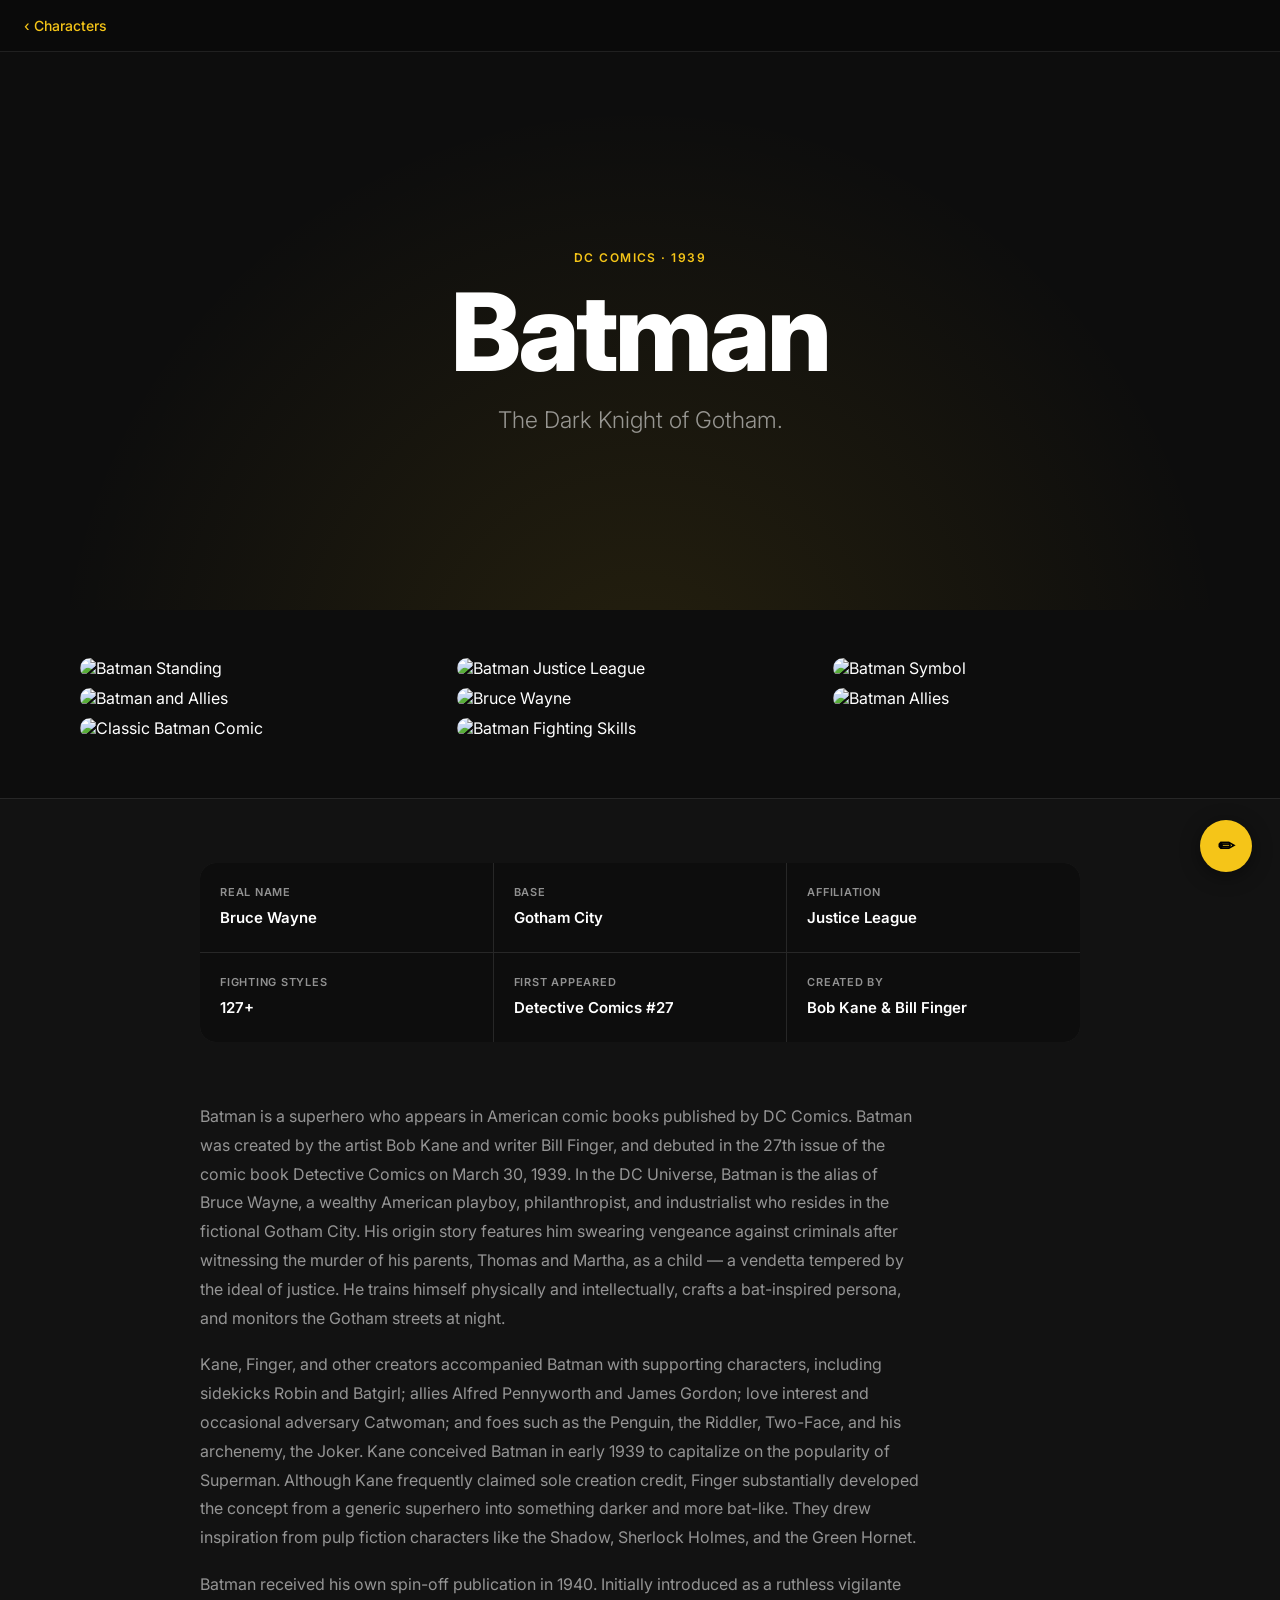
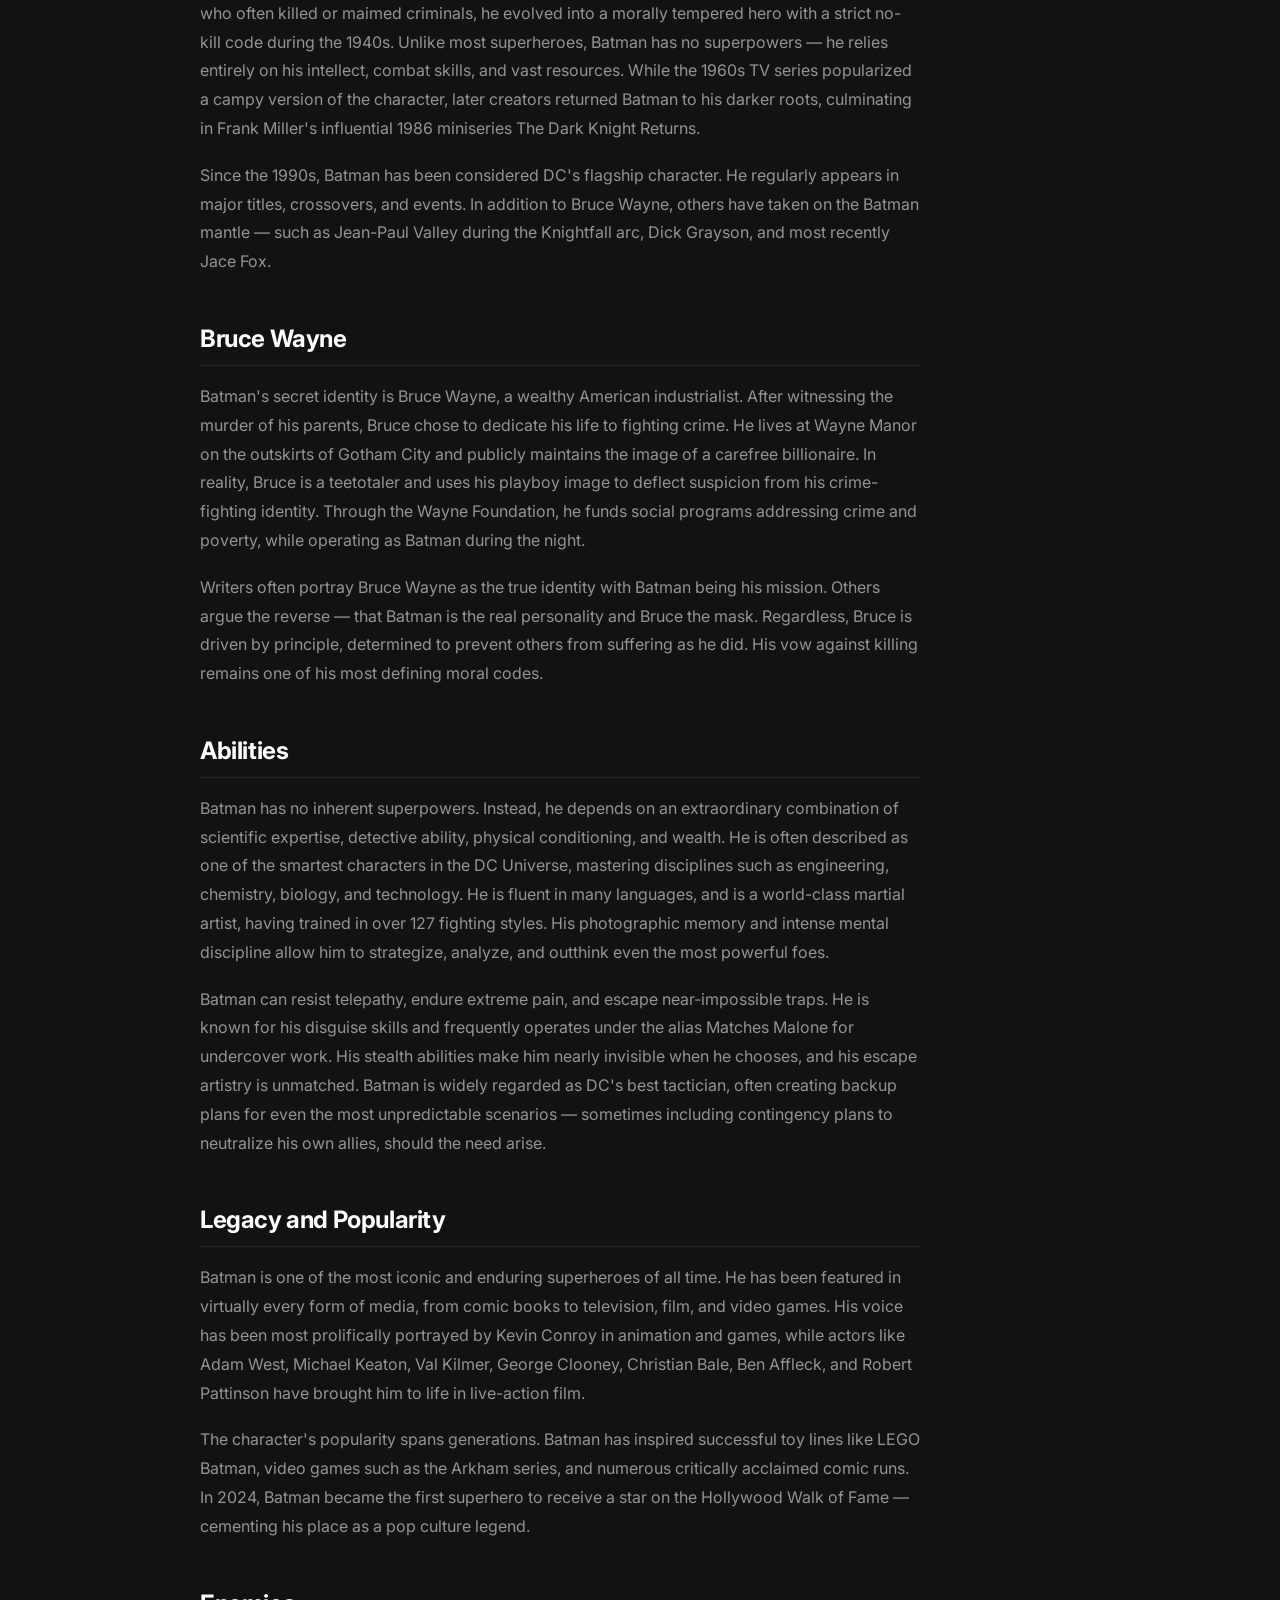
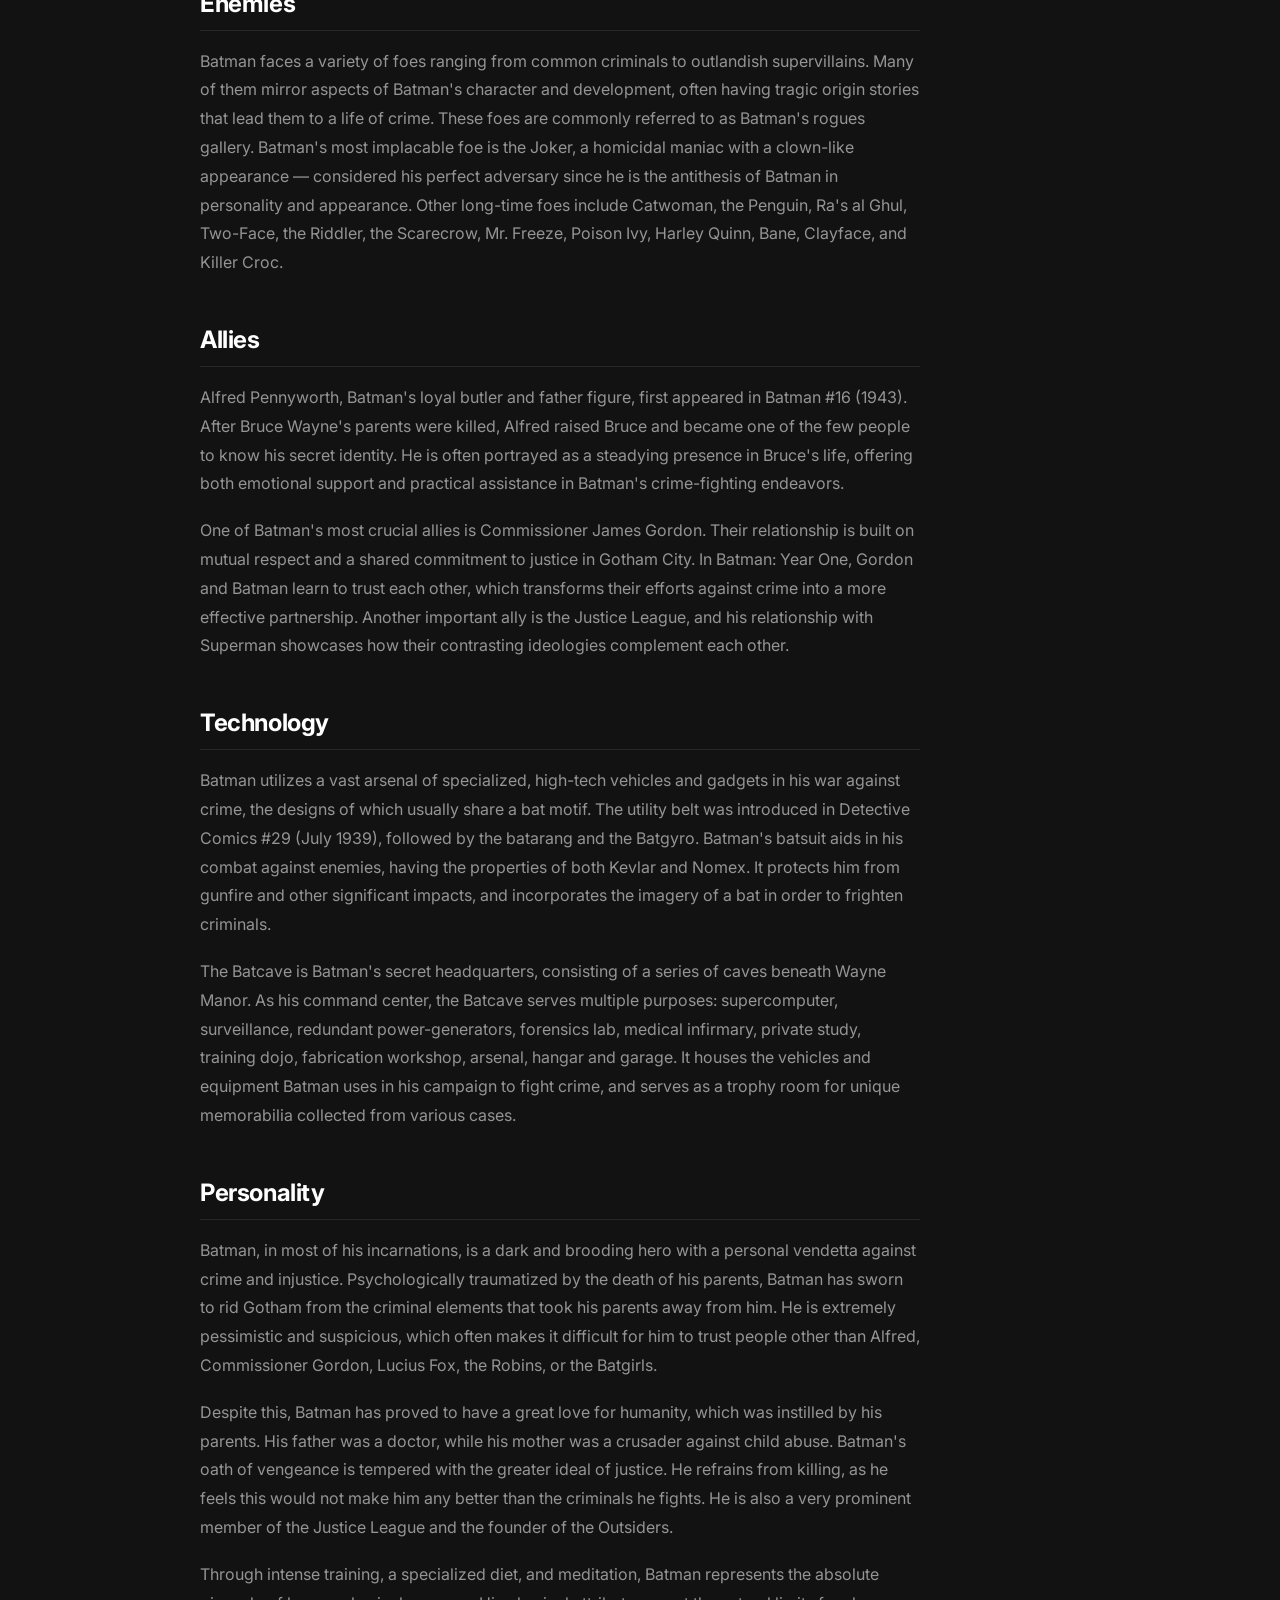
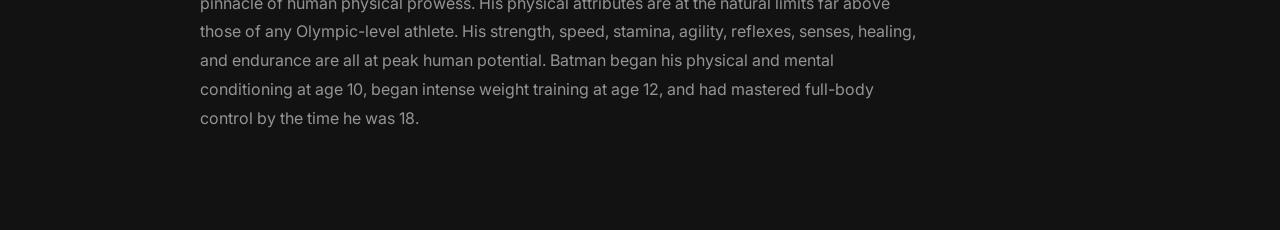
==== commit a22df688: "Update" ====
--- a/characters/batman.html
+++ b/characters/batman.html
@@ -1,150 +1,62 @@
-<!-- characters/batman.html -->
 <!DOCTYPE html>
 <html lang="en">
 <head>
   <meta charset="UTF-8" />
   <meta name="viewport" content="width=device-width, initial-scale=1" />
-  <title>Batman</title>
+  <title>Loading…</title>
+  <link rel="preconnect" href="https://fonts.googleapis.com">
+  <link rel="preconnect" href="https://fonts.gstatic.com" crossorigin>
+  <link href="https://fonts.googleapis.com/css2?family=Inter:wght@300;400;500;600;700;800&display=swap" rel="stylesheet">
+  <link rel="stylesheet" href="../character.css">
+</head>
+<body class="char-body">
 
-  <!-- Global styles -->
-  <link rel="stylesheet" href="../styles.css" />
+  <!-- Sticky top nav -->
+  <nav class="char-nav" aria-label="Character navigation">
+    <a href="../index.html" class="char-back">‹ Characters</a>
+    <span class="edit-badge" id="edit-badge">Editing</span>
+  </nav>
 
-  <!-- Fonts (Anton + Roboto for shared CSS, Comic Neue for Batman paragraphs) -->
-  <link rel="preconnect" href="https://fonts.gstatic.com" crossorigin>
-  <link href="https://fonts.googleapis.com/css2?family=Anton&family=Roboto:wght@400;500&family=Comic+Neue&display=swap" rel="stylesheet">
+  <!-- Hero — title, eyebrow, tagline populated by JS -->
+  <section class="char-hero">
+    <p class="char-eyebrow" id="char-eyebrow"></p>
+    <h1 class="char-title"  id="char-title"></h1>
+    <p class="char-tagline" id="char-tagline"></p>
+  </section>
 
-  <!-- Shut down server when this tab closes -->
-  <script>
-    function requestShutdown(){try{navigator.sendBeacon("/__shutdown__","bye");}catch(e){}}
-    window.addEventListener("pagehide", requestShutdown);
-    window.addEventListener("beforeunload", requestShutdown);
-  </script>
+  <!-- Photo gallery — rendered by JS from JSON images array -->
+  <section class="gallery-section" aria-label="Photo gallery">
+    <div class="gallery-grid" id="gallery-grid"></div>
 
-  <!-- Page-specific paragraph font -->
-  <style>
-    body.batman-page p { font-family: 'Comic Neue', cursive; }
-  </style>
-</head>
-<body class="batman-page">
-  <main>
-    <img src="https://imgur.com/KpUUBcT.jpeg"
-         alt="Batman Standing"
-         class="image-left"
-         width="220"
-         loading="eager"
-         fetchpriority="high"
-         decoding="async" />
-    <p>Batman is a superhero who appears in American comic books published by DC Comics. Batman was created by the artist Bob Kane and writer Bill Finger, and debuted in the 27th issue of the comic book <em>Detective Comics</em> on March 30, 1939. In the DC Universe, Batman is the alias of Bruce Wayne, a wealthy American playboy, philanthropist, and industrialist who resides in the fictional Gotham City. His origin story features him swearing vengeance against criminals after witnessing the murder of his parents, Thomas and Martha, as a child—a vendetta tempered by the ideal of justice. He trains himself physically and intellectually, crafts a bat-inspired persona, and monitors the Gotham streets at night.</p>
+    <!-- Add-photo UI — only visible in edit mode (CSS controlled) -->
+    <div class="add-photo-wrap" id="add-photo-wrap">
+      <label class="add-photo-btn" for="photo-input">+ Add Photo</label>
+      <input type="file" id="photo-input" accept="image/*" multiple>
+    </div>
+  </section>
 
-    <img src="https://imgur.com/pdkRF4g.jpeg"
-         alt="Batman and Allies"
-         class="image-right"
-         width="220"
-         loading="lazy"
-         decoding="async" />
-    <p>Kane, Finger, and other creators accompanied Batman with supporting characters, including sidekicks Robin and Batgirl; allies Alfred Pennyworth and James Gordon; love interest and occasional adversary Catwoman; and foes such as the Penguin, the Riddler, Two-Face, and his archenemy, the Joker. Kane conceived Batman in early 1939 to capitalize on the popularity of Superman. Although Kane frequently claimed sole creation credit, Finger substantially developed the concept from a generic superhero into something darker and more bat-like. They drew inspiration from pulp fiction characters like the Shadow, Sherlock Holmes, and the Green Hornet.</p>
+  <!-- Stats + bio — rendered by JS from JSON -->
+  <section class="info-section" aria-label="Character info">
+    <div class="info-inner">
+      <div class="stats-grid" id="stats-grid"></div>
+      <div class="bio-wrap"   id="bio-wrap"></div>
+    </div>
+  </section>
 
-    <img src="https://imgur.com/PgZnaGf.jpeg"
-         alt="Classic Batman Comic"
-         class="image-left"
-         width="220"
-         loading="lazy"
-         decoding="async" />
-    <p>Batman received his own spin-off publication in 1940. Initially introduced as a ruthless vigilante who often killed or maimed criminals, he evolved into a morally tempered hero with a strict no-kill code during the 1940s. Unlike most superheroes, Batman has no superpowers—he relies entirely on his intellect, combat skills, and vast resources. While the 1960s TV series popularized a campy version of the character, later creators returned Batman to his darker roots, culminating in Frank Miller’s influential 1986 miniseries <em>The Dark Knight Returns</em>.</p>
+  <!-- Floating action buttons -->
+  <div class="fab-group" aria-label="Page actions">
+    <!-- Save — only visible in edit mode (CSS controlled) -->
+    <button class="fab fab-save" id="fab-save" onclick="saveData()">Save Changes</button>
+    <!-- Edit toggle — always visible -->
+    <button class="fab fab-edit" id="fab-edit" onclick="toggleEdit()"
+            aria-label="Toggle edit mode">
+      <span class="fab-icon" aria-hidden="true">✏</span>
+    </button>
+  </div>
 
-    <img src="https://imgur.com/GZQouut.jpeg"
-         alt="Batman Justice League"
-         class="image-right"
-         width="220"
-         loading="lazy"
-         decoding="async" />
-    <p>Since the 1990s, Batman has been considered DC's flagship character. He regularly appears in major titles, crossovers, and events, including those published under DC's Vertigo and Black Label imprints. In addition to Bruce Wayne, others have taken on the Batman mantle—such as Jean-Paul Valley during the "Knightfall" arc, Dick Grayson (the first Robin), and most recently Jace Fox. Alternate versions of Batman appear throughout Elseworlds stories and major events like <em>The Dark Knight Returns</em> and <em>Flashpoint</em>.</p>
-
-    <h2>Bruce Wayne</h2>
-    <img src="https://imgur.com/RtaqaLN.jpeg"
-         alt="Bruce Wayne"
-         class="image-left"
-         width="220"
-         loading="lazy"
-         decoding="async" />
-    <p>Batman's secret identity is Bruce Wayne, a wealthy American industrialist. After witnessing the murder of his parents, Bruce chose to dedicate his life to fighting crime. He lives at Wayne Manor on the outskirts of Gotham City and publicly maintains the image of a carefree billionaire. In reality, Bruce is a teetotaler and uses his playboy image to deflect suspicion from his crime-fighting identity. Through the Wayne Foundation, he funds social programs addressing crime and poverty, while operating as Batman during the night.</p>
-
-    <p>Though not especially religious, Bruce is ethnically Jewish on his mother's side and was raised Christian by his father. Writers often portray Bruce Wayne as the true identity with Batman being his mission. Others argue the reverse—that Batman is the real personality and Bruce the mask. Regardless, Bruce is driven by principle, determined to prevent others from suffering as he did. His vow against killing remains one of his most defining moral codes.</p>
-
-    <h2>Abilities</h2>
-    <img src="https://imgur.com/66q1PK5.jpeg"
-         alt="Batman Fighting Skills"
-         class="image-right"
-         width="220"
-         loading="lazy"
-         decoding="async" />
-    <p><strong>Skills and Training:</strong><br>Batman has no inherent superpowers. Instead, he depends on an extraordinary combination of scientific expertise, detective ability, physical conditioning, and wealth. He is often described as one of the smartest characters in the DC Universe, mastering disciplines such as engineering, chemistry, biology, and technology. He is fluent in many languages, and is a world-class martial artist, having trained in over 127 fighting styles. His photographic memory and intense mental discipline allow him to strategize, analyze, and outthink even the most powerful foes.</p>
-
-    <p>Batman can resist telepathy, endure extreme pain, and escape near-impossible traps. He is known for his disguise skills and frequently operates under the alias Matches Malone for undercover work. His stealth abilities make him nearly invisible when he chooses, and his escape artistry is unmatched. Batman is widely regarded as DC's best tactician, often creating backup plans for even the most unpredictable scenarios—sometimes including contingency plans to neutralize his own allies, should the need arise.</p>
-
-    <h2>Legacy and Popularity</h2>
-    <img src="https://imgur.com/cBA3JAG.jpeg"
-         alt="Batman Symbol"
-         class="image-left"
-         width="220"
-         loading="lazy"
-         decoding="async" />
-    <p>Batman is one of the most iconic and enduring superheroes of all time. He has been featured in virtually every form of media, from comic books to television, film, and video games. His voice has been most prolifically portrayed by Kevin Conroy in animation and games, while actors like Adam West, Michael Keaton, Val Kilmer, George Clooney, Christian Bale, Ben Affleck, and Robert Pattinson have brought him to life in live-action film.</p>
-
-    <p>The character’s popularity spans generations. Batman has inspired successful toy lines like LEGO Batman, video games such as the <em>Arkham</em> series, and numerous critically acclaimed comic runs. In 2024, Batman became the first superhero to receive a star on the Hollywood Walk of Fame—cementing his place as a pop culture legend.</p>
-  
-    <h2>Enemies</h2>
-    <p>Batman faces a variety of foes ranging from common criminals to outlandish supervillains. Many of them mirror aspects of the Batman's character and development, often having tragic origin stories that lead them to a life of crime. These foes are commonly referred to as Batman's rogues gallery. Batman's "most implacable foe" is the Joker, a homicidal maniac with a clown-like appearance. The Joker is considered by critics to be his perfect adversary, since he is the antithesis of Batman in personality and appearance; the Joker has a maniacal demeanor with a colorful appearance, while Batman has a serious and resolute demeanor with a dark appearance. Other long-time recurring foes that are part of Batman's rogues gallery include Catwoman (a cat burglar anti-heroine who is variously an ally and romantic interest), the Penguin, Ra's al Ghul, Two-Face (Harvey Dent), the Riddler, the Scarecrow, Mr. Freeze, Poison Ivy, Harley Quinn, Bane, Clayface, and Killer Croc, among others. Many of Batman's adversaries are often psychiatric patients at Arkham Asylum.</p>
-
-    <h2>Allies</h2>
-    <img src="https://imgur.com/xdsfQ9M.jpeg"
-         alt="Batman Allies"
-         class="image-right"
-         width="220"
-         loading="lazy"
-         decoding="async" />
-    <p>Alfred Pennyworth, Batman's loyal butler and father figure, first appeared in Batman #16 (1943). After Bruce Wayne's parents were killed, Alfred raised Bruce and became one of the few people to know his secret identity. He is often portrayed as a steadying presence in Bruce's life, offering both emotional support and practical assistance in Batman's crime-fighting endeavors. More than just a caretaker, Alfred is a trusted ally and sometimes sidekick, sharing Wayne Manor with Bruce and contributing to Batman's mission.</p>
-    <p>One of Batman's most crucial allies is Commissioner James Gordon. Their relationship is built on mutual respect and a shared commitment to justice in Gotham City. In Batman: Year One, Gordon and Batman learn to trust each other, which transforms their efforts against crime into a more effective partnership. Gordon's perspective as a police officer complements Batman's vigilantism, allowing them to tackle Gotham's challenges together. Another important ally is the Justice League, which further emphasizes the importance of collaboration. Batman's relationship with Superman showcases how their contrasting ideologies can complement each other. In stories like World's Finest, their friendship highlights how Batman's methods benefit from Superman's optimism and strength.</p>
-  
-    <h2>Technology</h2>
-    <p>Batman utilizes a vast arsenal of specialized, high-tech vehicles and gadgets in his war against crime, the designs of which usually share a bat motif. Batman historian Les Daniels credits Gardner Fox with creating the concept of Batman's arsenal with the introduction of the utility belt in Detective Comics #29 (July 1939) and the first bat-themed weapons the batarang and the "Batgyro" in Detective Comics #31 and 32 (Sept. and October 1939).</p>
-    <p>Batman's batsuit aids in his combat against enemies, having the properties of both Kevlar and Nomex. It protects him from gunfire and other significant impacts, and incorporates the imagery of a bat in order to frighten criminals.</p>
-  
-    <p>The details of the Batman costume change repeatedly through various decades, stories, media and artists' interpretations, but the most distinctive elements remain consistent: a scallop-hem cape; a cowl covering most of the face; a pair of bat-like ears; a stylized bat emblem on the chest; and the ever-present utility belt. His gloves typically feature three scallops that protrude from long, gauntlet-like cuffs, although in his earliest appearances he wore short, plain gloves without the scallops.</p>
-
-    <p>Finger and Kane originally conceptualized Batman as having a black cape and cowl and grey suit, but conventions in coloring called for black to be highlighted with blue. Hence, the costume's colors have appeared in the comics as dark blue and grey; as well as black and grey. In the Tim Burton films, Batman has been depicted as completely black with a bat in the middle surrounded by a yellow background. Christopher Nolan's trilogy depicted Batman wearing high-tech gear painted completely black with a black bat in the middle. Ben Affleck's Batman in the DCEU wears a suit grey in color with a black cowl, cape, and bat symbol. Robert Pattinson's uniform in *The Batman* restores the more traditional gray bodysuit and black appendage design, notably using real-world armor and apparel pieces.</p>
-
-    <p><strong>Batcave:</strong> The Batcave is Batman's secret headquarters, consisting of a series of caves beneath his mansion, Wayne Manor. As his command center, the Batcave serves multiple purposes; supercomputer, surveillance, redundant power-generators, forensics lab, medical infirmary, private study, training dojo, fabrication workshop, arsenal, hangar and garage. It houses the vehicles and equipment Batman uses in his campaign to fight crime. It is also a trophy room and storage facility for Batman's unique memorabilia collected over the years from various cases he has worked on.</p>
-  
-    <h2>Personality</h2>
-    <p>Batman, in most of his incarnations, is a dark and brooding hero with a personal vendetta against crime and injustice. Psychologically traumatized by the death of his parents, Batman has sworn to rid Gotham from the criminal elements that took his parents away from him. He is extremely pessimistic and suspicious, which often makes it difficult for him to trust people other than Alfred, Commissioner Gordon, Lucius Fox, the Robins, or the Batgirls.</p>
-      
-    <p>Despite this, Batman has proved to have a great love for humanity, which was instilled by his parents. His father was a doctor, while his mother was a crusader against child abuse. Indeed, Batman's oath of vengeance is tempered with the greater ideal of justice. He refrains from killing, as he feels this would not make him any better than the criminals he fights. He is also a very prominent member of the Justice League and the founder of the Outsiders.</p>
-  
-    <p>Peak Human Condition: Through intense training, a specialized diet, and meditation, Batman represents the absolute pinnacle of human physical prowess. His physical attributes are at the natural limits far above those of any Olympic-level athlete that has ever competed. His strength, speed, stamina, agility, reflexes, senses, healing, and endurance are at the peak of human potential and perfection. Batman began his physical and mental conditioning when he was 10 and then began intense physical training and weight lifting at age 12. He had mastered full-body control by the time he was 18. Bruce Wayne, since the age of 15, has created a strict diet to enable his body to develop and operate at its most proficient, along with biofeedback treatments. Batman's ability to perform incredible physical feats is due to his superior physique. He has often defeated opponents whose size, strength, or other powers far exceeded his own. He has dedicated his life to achieving physical perfection and has attained it through constant, intensive training and unwavering determination. Following his recent exposure to Dionesium, he has become significantly stronger and faster than ever before. Additionally, he has mastered the art of power naps and evolved it into what he refers to as "microsleep." Although these periods of sleep are shorter in duration (1 hour), they would be more replenishing and much harder to wake up from. Batman has also been shown to be capable of going over 4 days without sleep at all.</p>
-  </main>
-
-  <!-- Bottom center orange CTA button -->
-  <button class="cta-btn" aria-label="Back to Characters Menu" onclick="location.href='../index.html'">
-    Back to Characters
-  </button>
-
-  <script>
-    // Ripple on click
-    const btn = document.querySelector('.cta-btn');
-    btn.addEventListener('click', function(e){
-      const rect = this.getBoundingClientRect();
-      const diameter = Math.max(this.clientWidth, this.clientHeight);
-      const radius = diameter / 2;
-      const ripple = document.createElement('span');
-      ripple.classList.add('ripple');
-      ripple.style.width = ripple.style.height = `${diameter}px`;
-      ripple.style.left = `${e.clientX - rect.left - radius}px`;
-      ripple.style.top  = `${e.clientY - rect.top  - radius}px`;
-      const prev = this.querySelector('.ripple');
-      if (prev) prev.remove();
-      this.appendChild(ripple);
-    });
-  </script>
+  <!-- character.js derives the slug from the filename, fetches
+       ../data/batman.json, renders everything, and wires up
+       toggleEdit() / saveData() / photo upload. -->
+  <script src="../character.js"></script>
 </body>
 </html>
--- a/character.css
+++ b/character.css
@@ -0,0 +1,394 @@
+/* character.css — shared styles for all individual character pages */
+
+*, *::before, *::after { box-sizing: border-box; margin: 0; padding: 0; }
+
+/* ── CSS custom properties (overridden per character via JS) ── */
+:root {
+  --accent:      #ffffff;
+  --accent-text: #000000;
+  --accent-glow: rgba(255, 255, 255, 0.08);
+  --bg:          #111111;
+  --surface:     rgba(255, 255, 255, 0.05);
+  --border:      rgba(255, 255, 255, 0.09);
+  --text:        #f5f5f7;
+  --text-muted:  rgba(245, 245, 247, 0.55);
+  --nav-h:       52px;
+}
+
+html { scroll-behavior: smooth; }
+
+body {
+  font-family: -apple-system, BlinkMacSystemFont, 'Inter', 'Segoe UI',
+               Helvetica, Arial, sans-serif;
+  background: var(--bg);
+  color: var(--text);
+  min-height: 100vh;
+  overflow-x: hidden;
+}
+
+/* ================================================================
+   STICKY NAV
+================================================================ */
+.char-nav {
+  position: sticky;
+  top: 0;
+  z-index: 100;
+  height: var(--nav-h);
+  display: flex;
+  align-items: center;
+  justify-content: space-between;
+  padding: 0 24px;
+  background: rgba(10, 10, 10, 0.82);
+  backdrop-filter: saturate(180%) blur(20px);
+  -webkit-backdrop-filter: saturate(180%) blur(20px);
+  border-bottom: 1px solid var(--border);
+}
+
+.char-back {
+  display: inline-flex;
+  align-items: center;
+  gap: 6px;
+  font-size: 14px;
+  font-weight: 500;
+  color: var(--accent);
+  text-decoration: none;
+  transition: opacity 0.2s;
+}
+.char-back:hover { opacity: 0.65; }
+
+/* Edit mode badge */
+.edit-badge {
+  display: none;
+  font-size: 11px;
+  font-weight: 600;
+  letter-spacing: 0.08em;
+  text-transform: uppercase;
+  color: var(--accent);
+  border: 1px solid var(--accent);
+  background: rgba(255, 255, 255, 0.05);
+  padding: 4px 12px;
+  border-radius: 100px;
+}
+body.edit-mode .edit-badge { display: block; }
+
+/* ================================================================
+   HERO SECTION
+================================================================ */
+.char-hero {
+  min-height: 62vh;
+  display: flex;
+  flex-direction: column;
+  align-items: center;
+  justify-content: center;
+  text-align: center;
+  padding: 80px 24px 56px;
+  /* Subtle accent glow from below */
+  background: radial-gradient(
+    ellipse at 50% 115%,
+    var(--accent-glow) 0%,
+    transparent 65%
+  );
+}
+
+.char-eyebrow {
+  font-size: 12px;
+  font-weight: 600;
+  letter-spacing: 0.12em;
+  text-transform: uppercase;
+  color: var(--accent);
+  margin-bottom: 16px;
+}
+
+.char-title {
+  font-size: clamp(60px, 10vw, 108px);
+  font-weight: 800;
+  letter-spacing: -3px;
+  line-height: 0.94;
+  color: var(--text);
+  margin-bottom: 22px;
+}
+
+.char-tagline {
+  font-size: clamp(17px, 2.4vw, 23px);
+  font-weight: 300;
+  line-height: 1.4;
+  color: var(--text-muted);
+  max-width: 520px;
+}
+
+/* ================================================================
+   GALLERY SECTION — CSS columns masonry
+================================================================ */
+.gallery-section {
+  padding: 48px 20px 60px;
+  max-width: 1160px;
+  margin: 0 auto;
+}
+
+.gallery-grid {
+  columns: 3 220px;
+  column-gap: 10px;
+}
+
+.gallery-item {
+  break-inside: avoid;
+  page-break-inside: avoid;
+  margin-bottom: 10px;
+  border-radius: 10px;
+  overflow: hidden;
+  position: relative;
+  transition: transform 0.2s ease;
+}
+.gallery-item:hover { transform: scale(1.015); }
+
+.gallery-item img {
+  width: 100%;
+  height: auto;
+  display: block;
+}
+
+/* Delete button — visible only in edit mode */
+.delete-btn {
+  position: absolute;
+  top: 8px;
+  right: 8px;
+  width: 30px;
+  height: 30px;
+  border-radius: 50%;
+  border: none;
+  background: rgba(0, 0, 0, 0.65);
+  backdrop-filter: blur(6px);
+  color: #fff;
+  font-size: 17px;
+  line-height: 1;
+  cursor: pointer;
+  display: none;
+  align-items: center;
+  justify-content: center;
+  transition: background 0.15s;
+}
+.delete-btn:hover { background: rgba(220, 38, 38, 0.80); }
+body.edit-mode .delete-btn { display: flex; }
+
+/* Add-photo button — visible only in edit mode */
+.add-photo-wrap {
+  display: none;
+  justify-content: center;
+  margin-top: 18px;
+}
+body.edit-mode .add-photo-wrap { display: flex; }
+
+#photo-input { display: none; }
+
+.add-photo-btn {
+  display: inline-flex;
+  align-items: center;
+  gap: 8px;
+  padding: 12px 28px;
+  border-radius: 100px;
+  border: 1.5px dashed var(--accent);
+  color: var(--accent);
+  font-size: 15px;
+  font-weight: 500;
+  font-family: inherit;
+  cursor: pointer;
+  background: transparent;
+  transition: background 0.2s, opacity 0.2s;
+}
+.add-photo-btn:hover {
+  background: rgba(255, 255, 255, 0.05);
+  opacity: 0.82;
+}
+
+/* ================================================================
+   INFO SECTION — stats grid + bio
+================================================================ */
+.info-section {
+  border-top: 1px solid var(--border);
+  background: rgba(255, 255, 255, 0.02);
+  padding: 64px 24px 80px;
+}
+
+.info-inner {
+  max-width: 880px;
+  margin: 0 auto;
+}
+
+/* Stats grid */
+.stats-grid {
+  display: grid;
+  grid-template-columns: repeat(3, 1fr);
+  gap: 1px;
+  background: var(--border);
+  border-radius: 16px;
+  overflow: hidden;
+  margin-bottom: 60px;
+}
+
+.stat-card {
+  background: var(--bg);
+  padding: 22px 20px;
+}
+
+.stat-label {
+  display: block;
+  font-size: 11px;
+  font-weight: 600;
+  letter-spacing: 0.07em;
+  text-transform: uppercase;
+  color: var(--text-muted);
+  margin-bottom: 7px;
+  min-height: 16px;
+}
+
+.stat-value {
+  display: block;
+  font-size: 15px;
+  font-weight: 600;
+  color: var(--text);
+  min-height: 22px;
+}
+
+/* Bio text */
+.bio-wrap { max-width: 720px; }
+
+.bio-heading {
+  font-size: 24px;
+  font-weight: 700;
+  letter-spacing: -0.4px;
+  color: var(--text);
+  margin: 48px 0 16px;
+  padding-bottom: 12px;
+  border-bottom: 1px solid var(--border);
+}
+.bio-heading:first-child { margin-top: 0; }
+
+.bio-para {
+  font-size: 16px;
+  line-height: 1.80;
+  color: var(--text-muted);
+  margin-bottom: 18px;
+}
+
+/* ================================================================
+   EDIT MODE — contenteditable ring on active fields
+================================================================ */
+[contenteditable] { outline: none; }
+
+body.edit-mode [contenteditable] {
+  cursor: text;
+  border-radius: 5px;
+  outline: 1.5px solid var(--accent);
+  outline-offset: 3px;
+  transition: outline 0.18s;
+}
+body.edit-mode [contenteditable]:focus {
+  outline: 2px solid var(--accent);
+  box-shadow: 0 0 0 4px var(--accent-glow);
+}
+
+/* ================================================================
+   FLOATING ACTION BUTTONS
+================================================================ */
+.fab-group {
+  position: fixed;
+  bottom: 28px;
+  right: 28px;
+  display: flex;
+  flex-direction: column;
+  align-items: flex-end;
+  gap: 12px;
+  z-index: 999;
+}
+
+.fab {
+  display: inline-flex;
+  align-items: center;
+  justify-content: center;
+  border: none;
+  border-radius: 100px;
+  font-family: inherit;
+  font-weight: 600;
+  cursor: pointer;
+  transition: transform 0.18s ease, box-shadow 0.18s ease;
+  white-space: nowrap;
+}
+.fab:hover  { transform: scale(1.07); }
+.fab:active { transform: scale(0.96); }
+
+/* Edit FAB — always visible, pencil icon */
+.fab-edit {
+  width: 52px;
+  height: 52px;
+  font-size: 20px;
+  background: var(--accent);
+  color: var(--accent-text);
+  box-shadow: 0 4px 20px rgba(0, 0, 0, 0.45);
+}
+
+/* Save FAB — only in edit mode */
+.fab-save {
+  height: 44px;
+  padding: 0 22px;
+  font-size: 14px;
+  background: #30d158;
+  color: #000;
+  box-shadow: 0 4px 18px rgba(48, 209, 88, 0.35);
+  display: none;
+}
+body.edit-mode .fab-save { display: inline-flex; }
+
+/* ================================================================
+   TOAST NOTIFICATIONS
+================================================================ */
+.toast {
+  position: fixed;
+  bottom: 90px;
+  right: 28px;
+  padding: 13px 22px;
+  border-radius: 10px;
+  font-size: 14px;
+  font-weight: 500;
+  color: #fff;
+  opacity: 0;
+  transform: translateY(10px);
+  transition: opacity 0.25s, transform 0.25s;
+  z-index: 9999;
+  pointer-events: none;
+  max-width: 260px;
+}
+.toast.show  { opacity: 1; transform: translateY(0); }
+.toast-success { background: #1a7a38; }
+.toast-error   { background: #8a1c1c; }
+
+/* ================================================================
+   RESPONSIVE
+================================================================ */
+@media (max-width: 900px) {
+  .stats-grid  { grid-template-columns: repeat(2, 1fr); }
+  .gallery-grid { columns: 2 200px; }
+}
+
+@media (max-width: 540px) {
+  .char-hero   { min-height: 52vh; padding: 60px 16px 40px; }
+  .char-title  { letter-spacing: -2px; }
+  .gallery-section { padding: 32px 10px 48px; }
+  .gallery-grid { columns: 2 130px; column-gap: 6px; }
+  .gallery-item { margin-bottom: 6px; }
+  .info-section { padding: 40px 16px 60px; }
+  .stats-grid   { grid-template-columns: 1fr 1fr; }
+  .fab-group    { bottom: 20px; right: 16px; }
+  .toast        { right: 16px; bottom: 80px; }
+}
+
+@media (max-width: 380px) {
+  .stats-grid { grid-template-columns: 1fr; }
+}
+
+@media (prefers-reduced-motion: reduce) {
+  html { scroll-behavior: auto; }
+  .gallery-item,
+  .fab,
+  [contenteditable],
+  .toast { transition: none; }
+}
